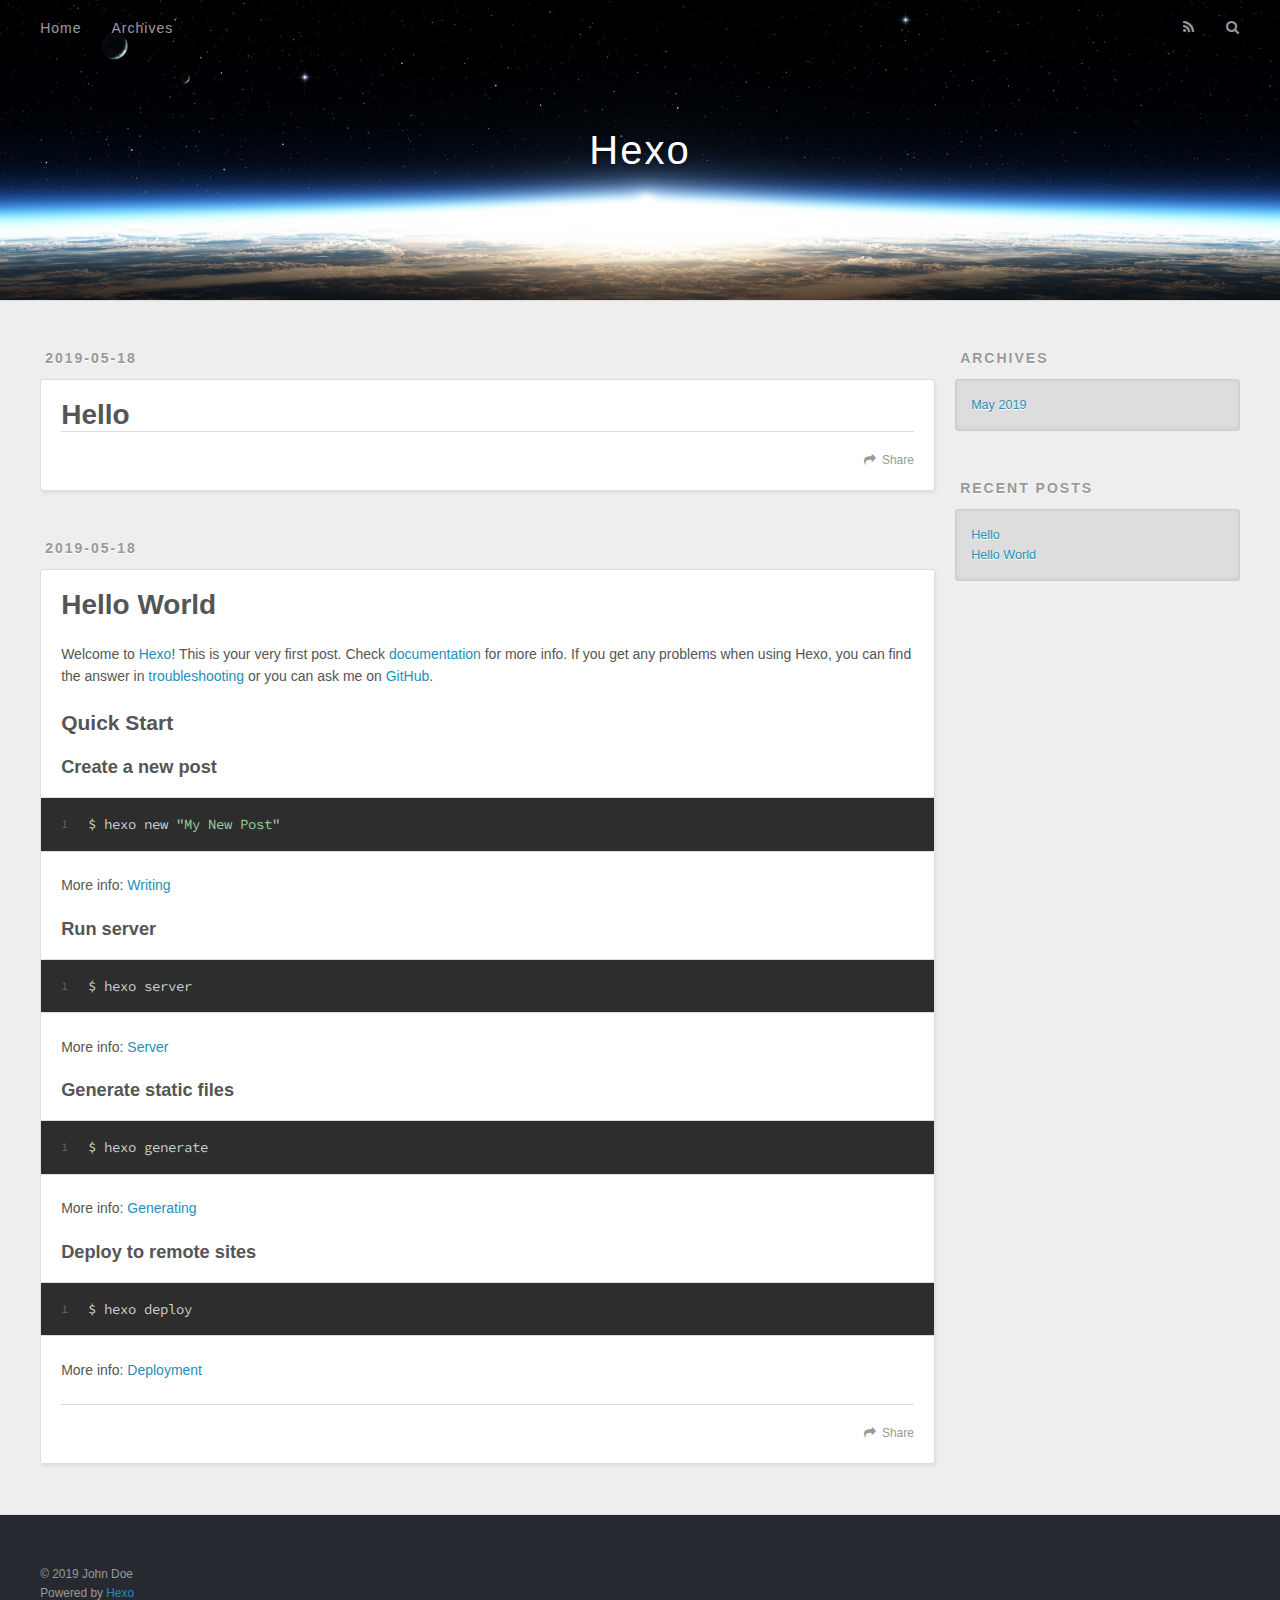
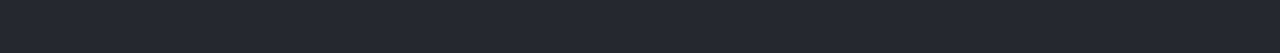
==== index.html @ d6212c42 "Site updated: 2019-05-18 17:13:43" ====
<!DOCTYPE html>
<html>
<head><meta name="generator" content="Hexo 3.8.0">
  <meta charset="utf-8">
  

  
  <title>Hexo</title>
  <meta name="viewport" content="width=device-width, initial-scale=1, maximum-scale=1">
  <meta property="og:type" content="website">
<meta property="og:title" content="Hexo">
<meta property="og:url" content="http://yoursite.com/index.html">
<meta property="og:site_name" content="Hexo">
<meta property="og:locale" content="default">
<meta name="twitter:card" content="summary">
<meta name="twitter:title" content="Hexo">
  
    <link rel="alternate" href="/atom.xml" title="Hexo" type="application/atom+xml">
  
  
    <link rel="icon" href="/favicon.png">
  
  
    <link href="//fonts.googleapis.com/css?family=Source+Code+Pro" rel="stylesheet" type="text/css">
  
  <link rel="stylesheet" href="/css/style.css">
</head>
</html>
<body>
  <div id="container">
    <div id="wrap">
      <header id="header">
  <div id="banner"></div>
  <div id="header-outer" class="outer">
    <div id="header-title" class="inner">
      <h1 id="logo-wrap">
        <a href="/" id="logo">Hexo</a>
      </h1>
      
    </div>
    <div id="header-inner" class="inner">
      <nav id="main-nav">
        <a id="main-nav-toggle" class="nav-icon"></a>
        
          <a class="main-nav-link" href="/">Home</a>
        
          <a class="main-nav-link" href="/archives">Archives</a>
        
      </nav>
      <nav id="sub-nav">
        
          <a id="nav-rss-link" class="nav-icon" href="/atom.xml" title="RSS Feed"></a>
        
        <a id="nav-search-btn" class="nav-icon" title="Search"></a>
      </nav>
      <div id="search-form-wrap">
        <form action="//google.com/search" method="get" accept-charset="UTF-8" class="search-form"><input type="search" name="q" class="search-form-input" placeholder="Search"><button type="submit" class="search-form-submit">&#xF002;</button><input type="hidden" name="sitesearch" value="http://yoursite.com"></form>
      </div>
    </div>
  </div>
</header>
      <div class="outer">
        <section id="main">
  
    <article id="post-Hello" class="article article-type-post" itemscope itemprop="blogPost">
  <div class="article-meta">
    <a href="/2019/05/18/Hello/" class="article-date">
  <time datetime="2019-05-18T09:12:07.000Z" itemprop="datePublished">2019-05-18</time>
</a>
    
  </div>
  <div class="article-inner">
    
    
      <header class="article-header">
        
  
    <h1 itemprop="name">
      <a class="article-title" href="/2019/05/18/Hello/">Hello</a>
    </h1>
  

      </header>
    
    <div class="article-entry" itemprop="articleBody">
      
        
      
    </div>
    <footer class="article-footer">
      <a data-url="http://yoursite.com/2019/05/18/Hello/" data-id="cjvtaodop00005umdcfx08d97" class="article-share-link">Share</a>
      
      
    </footer>
  </div>
  
</article>


  
    <article id="post-hello-world" class="article article-type-post" itemscope itemprop="blogPost">
  <div class="article-meta">
    <a href="/2019/05/18/hello-world/" class="article-date">
  <time datetime="2019-05-18T06:57:05.428Z" itemprop="datePublished">2019-05-18</time>
</a>
    
  </div>
  <div class="article-inner">
    
    
      <header class="article-header">
        
  
    <h1 itemprop="name">
      <a class="article-title" href="/2019/05/18/hello-world/">Hello World</a>
    </h1>
  

      </header>
    
    <div class="article-entry" itemprop="articleBody">
      
        <p>Welcome to <a href="https://hexo.io/" target="_blank" rel="noopener">Hexo</a>! This is your very first post. Check <a href="https://hexo.io/docs/" target="_blank" rel="noopener">documentation</a> for more info. If you get any problems when using Hexo, you can find the answer in <a href="https://hexo.io/docs/troubleshooting.html" target="_blank" rel="noopener">troubleshooting</a> or you can ask me on <a href="https://github.com/hexojs/hexo/issues" target="_blank" rel="noopener">GitHub</a>.</p>
<h2 id="Quick-Start"><a href="#Quick-Start" class="headerlink" title="Quick Start"></a>Quick Start</h2><h3 id="Create-a-new-post"><a href="#Create-a-new-post" class="headerlink" title="Create a new post"></a>Create a new post</h3><figure class="highlight bash"><table><tr><td class="gutter"><pre><span class="line">1</span><br></pre></td><td class="code"><pre><span class="line">$ hexo new <span class="string">"My New Post"</span></span><br></pre></td></tr></table></figure>
<p>More info: <a href="https://hexo.io/docs/writing.html" target="_blank" rel="noopener">Writing</a></p>
<h3 id="Run-server"><a href="#Run-server" class="headerlink" title="Run server"></a>Run server</h3><figure class="highlight bash"><table><tr><td class="gutter"><pre><span class="line">1</span><br></pre></td><td class="code"><pre><span class="line">$ hexo server</span><br></pre></td></tr></table></figure>
<p>More info: <a href="https://hexo.io/docs/server.html" target="_blank" rel="noopener">Server</a></p>
<h3 id="Generate-static-files"><a href="#Generate-static-files" class="headerlink" title="Generate static files"></a>Generate static files</h3><figure class="highlight bash"><table><tr><td class="gutter"><pre><span class="line">1</span><br></pre></td><td class="code"><pre><span class="line">$ hexo generate</span><br></pre></td></tr></table></figure>
<p>More info: <a href="https://hexo.io/docs/generating.html" target="_blank" rel="noopener">Generating</a></p>
<h3 id="Deploy-to-remote-sites"><a href="#Deploy-to-remote-sites" class="headerlink" title="Deploy to remote sites"></a>Deploy to remote sites</h3><figure class="highlight bash"><table><tr><td class="gutter"><pre><span class="line">1</span><br></pre></td><td class="code"><pre><span class="line">$ hexo deploy</span><br></pre></td></tr></table></figure>
<p>More info: <a href="https://hexo.io/docs/deployment.html" target="_blank" rel="noopener">Deployment</a></p>

      
    </div>
    <footer class="article-footer">
      <a data-url="http://yoursite.com/2019/05/18/hello-world/" data-id="cjvtaodou00015umd9u536wxl" class="article-share-link">Share</a>
      
      
    </footer>
  </div>
  
</article>


  


</section>
        
          <aside id="sidebar">
  
    

  
    

  
    
  
    
  <div class="widget-wrap">
    <h3 class="widget-title">Archives</h3>
    <div class="widget">
      <ul class="archive-list"><li class="archive-list-item"><a class="archive-list-link" href="/archives/2019/05/">May 2019</a></li></ul>
    </div>
  </div>


  
    
  <div class="widget-wrap">
    <h3 class="widget-title">Recent Posts</h3>
    <div class="widget">
      <ul>
        
          <li>
            <a href="/2019/05/18/Hello/">Hello</a>
          </li>
        
          <li>
            <a href="/2019/05/18/hello-world/">Hello World</a>
          </li>
        
      </ul>
    </div>
  </div>

  
</aside>
        
      </div>
      <footer id="footer">
  
  <div class="outer">
    <div id="footer-info" class="inner">
      &copy; 2019 John Doe<br>
      Powered by <a href="http://hexo.io/" target="_blank">Hexo</a>
    </div>
  </div>
</footer>
    </div>
    <nav id="mobile-nav">
  
    <a href="/" class="mobile-nav-link">Home</a>
  
    <a href="/archives" class="mobile-nav-link">Archives</a>
  
</nav>
    

<script src="//ajax.googleapis.com/ajax/libs/jquery/2.0.3/jquery.min.js"></script>


  <link rel="stylesheet" href="/fancybox/jquery.fancybox.css">
  <script src="/fancybox/jquery.fancybox.pack.js"></script>


<script src="/js/script.js"></script>



  </div>
</body>
</html>
---- css/style.css ----
body {
  width: 100%;
}
body:before,
body:after {
  content: "";
  display: table;
}
body:after {
  clear: both;
}
html,
body,
div,
span,
applet,
object,
iframe,
h1,
h2,
h3,
h4,
h5,
h6,
p,
blockquote,
pre,
a,
abbr,
acronym,
address,
big,
cite,
code,
del,
dfn,
em,
img,
ins,
kbd,
q,
s,
samp,
small,
strike,
strong,
sub,
sup,
tt,
var,
dl,
dt,
dd,
ol,
ul,
li,
fieldset,
form,
label,
legend,
table,
caption,
tbody,
tfoot,
thead,
tr,
th,
td {
  margin: 0;
  padding: 0;
  border: 0;
  outline: 0;
  font-weight: inherit;
  font-style: inherit;
  font-family: inherit;
  font-size: 100%;
  vertical-align: baseline;
}
body {
  line-height: 1;
  color: #000;
  background: #fff;
}
ol,
ul {
  list-style: none;
}
table {
  border-collapse: separate;
  border-spacing: 0;
  vertical-align: middle;
}
caption,
th,
td {
  text-align: left;
  font-weight: normal;
  vertical-align: middle;
}
a img {
  border: none;
}
input,
button {
  margin: 0;
  padding: 0;
}
input::-moz-focus-inner,
button::-moz-focus-inner {
  border: 0;
  padding: 0;
}
@font-face {
  font-family: FontAwesome;
  font-style: normal;
  font-weight: normal;
  src: url("fonts/fontawesome-webfont.eot?v=#4.0.3");
  src: url("fonts/fontawesome-webfont.eot?#iefix&v=#4.0.3") format("embedded-opentype"), url("fonts/fontawesome-webfont.woff?v=#4.0.3") format("woff"), url("fonts/fontawesome-webfont.ttf?v=#4.0.3") format("truetype"), url("fonts/fontawesome-webfont.svg#fontawesomeregular?v=#4.0.3") format("svg");
}
html,
body,
#container {
  height: 100%;
}
body {
  background: #eee;
  font: 14px -apple-system, BlinkMacSystemFont, "Segoe UI", "Roboto", "Oxygen", "Ubuntu", "Cantarell", "Fira Sans", "Droid Sans", "Helvetica Neue", sans-serif;
  -webkit-text-size-adjust: 100%;
}
.outer {
  max-width: 1220px;
  margin: 0 auto;
  padding: 0 20px;
}
.outer:before,
.outer:after {
  content: "";
  display: table;
}
.outer:after {
  clear: both;
}
.inner {
  display: inline;
  float: left;
  width: 98.33333333333333%;
  margin: 0 0.833333333333333%;
}
.left,
.alignleft {
  float: left;
}
.right,
.alignright {
  float: right;
}
.clear {
  clear: both;
}
#container {
  position: relative;
}
.mobile-nav-on {
  overflow: hidden;
}
#wrap {
  height: 100%;
  width: 100%;
  position: absolute;
  top: 0;
  left: 0;
  -webkit-transition: 0.2s ease-out;
  -moz-transition: 0.2s ease-out;
  -ms-transition: 0.2s ease-out;
  transition: 0.2s ease-out;
  z-index: 1;
  background: #eee;
}
.mobile-nav-on #wrap {
  left: 280px;
}
@media screen and (min-width: 768px) {
  #main {
    display: inline;
    float: left;
    width: 73.33333333333333%;
    margin: 0 0.833333333333333%;
  }
}
.article-date,
.article-category-link,
.archive-year,
.widget-title {
  text-decoration: none;
  text-transform: uppercase;
  letter-spacing: 2px;
  color: #999;
  margin-bottom: 1em;
  margin-left: 5px;
  line-height: 1em;
  text-shadow: 0 1px #fff;
  font-weight: bold;
}
.article-inner,
.archive-article-inner {
  background: #fff;
  -webkit-box-shadow: 1px 2px 3px #ddd;
  box-shadow: 1px 2px 3px #ddd;
  border: 1px solid #ddd;
  border-radius: 3px;
}
.article-entry h1,
.widget h1 {
  font-size: 2em;
}
.article-entry h2,
.widget h2 {
  font-size: 1.5em;
}
.article-entry h3,
.widget h3 {
  font-size: 1.3em;
}
.article-entry h4,
.widget h4 {
  font-size: 1.2em;
}
.article-entry h5,
.widget h5 {
  font-size: 1em;
}
.article-entry h6,
.widget h6 {
  font-size: 1em;
  color: #999;
}
.article-entry hr,
.widget hr {
  border: 1px dashed #ddd;
}
.article-entry strong,
.widget strong {
  font-weight: bold;
}
.article-entry em,
.widget em,
.article-entry cite,
.widget cite {
  font-style: italic;
}
.article-entry sup,
.widget sup,
.article-entry sub,
.widget sub {
  font-size: 0.75em;
  line-height: 0;
  position: relative;
  vertical-align: baseline;
}
.article-entry sup,
.widget sup {
  top: -0.5em;
}
.article-entry sub,
.widget sub {
  bottom: -0.2em;
}
.article-entry small,
.widget small {
  font-size: 0.85em;
}
.article-entry acronym,
.widget acronym,
.article-entry abbr,
.widget abbr {
  border-bottom: 1px dotted;
}
.article-entry ul,
.widget ul,
.article-entry ol,
.widget ol,
.article-entry dl,
.widget dl {
  margin: 0 20px;
  line-height: 1.6em;
}
.article-entry ul ul,
.widget ul ul,
.article-entry ol ul,
.widget ol ul,
.article-entry ul ol,
.widget ul ol,
.article-entry ol ol,
.widget ol ol {
  margin-top: 0;
  margin-bottom: 0;
}
.article-entry ul,
.widget ul {
  list-style: disc;
}
.article-entry ol,
.widget ol {
  list-style: decimal;
}
.article-entry dt,
.widget dt {
  font-weight: bold;
}
#header {
  height: 300px;
  position: relative;
  border-bottom: 1px solid #ddd;
}
#header:before,
#header:after {
  content: "";
  position: absolute;
  left: 0;
  right: 0;
  height: 40px;
}
#header:before {
  top: 0;
  background: -webkit-linear-gradient(rgba(0,0,0,0.2), transparent);
  background: -moz-linear-gradient(rgba(0,0,0,0.2), transparent);
  background: -ms-linear-gradient(rgba(0,0,0,0.2), transparent);
  background: linear-gradient(rgba(0,0,0,0.2), transparent);
}
#header:after {
  bottom: 0;
  background: -webkit-linear-gradient(transparent, rgba(0,0,0,0.2));
  background: -moz-linear-gradient(transparent, rgba(0,0,0,0.2));
  background: -ms-linear-gradient(transparent, rgba(0,0,0,0.2));
  background: linear-gradient(transparent, rgba(0,0,0,0.2));
}
#header-outer {
  height: 100%;
  position: relative;
}
#header-inner {
  position: relative;
  overflow: hidden;
}
#banner {
  position: absolute;
  top: 0;
  left: 0;
  width: 100%;
  height: 100%;
  background: url("images/banner.jpg") center #000;
  -webkit-background-size: cover;
  -moz-background-size: cover;
  background-size: cover;
  z-index: -1;
}
#header-title {
  text-align: center;
  height: 40px;
  position: absolute;
  top: 50%;
  left: 0;
  margin-top: -20px;
}
#logo,
#subtitle {
  text-decoration: none;
  color: #fff;
  font-weight: 300;
  text-shadow: 0 1px 4px rgba(0,0,0,0.3);
}
#logo {
  font-size: 40px;
  line-height: 40px;
  letter-spacing: 2px;
}
#subtitle {
  font-size: 16px;
  line-height: 16px;
  letter-spacing: 1px;
}
#subtitle-wrap {
  margin-top: 16px;
}
#main-nav {
  float: left;
  margin-left: -15px;
}
.nav-icon,
.main-nav-link {
  float: left;
  color: #fff;
  opacity: 0.6;
  text-decoration: none;
  text-shadow: 0 1px rgba(0,0,0,0.2);
  -webkit-transition: opacity 0.2s;
  -moz-transition: opacity 0.2s;
  -ms-transition: opacity 0.2s;
  transition: opacity 0.2s;
  display: block;
  padding: 20px 15px;
}
.nav-icon:hover,
.main-nav-link:hover {
  opacity: 1;
}
.nav-icon {
  font-family: FontAwesome;
  text-align: center;
  font-size: 14px;
  width: 14px;
  height: 14px;
  padding: 20px 15px;
  position: relative;
  cursor: pointer;
}
.main-nav-link {
  font-weight: 300;
  letter-spacing: 1px;
}
@media screen and (max-width: 479px) {
  .main-nav-link {
    display: none;
  }
}
#main-nav-toggle {
  display: none;
}
#main-nav-toggle:before {
  content: "\f0c9";
}
@media screen and (max-width: 479px) {
  #main-nav-toggle {
    display: block;
  }
}
#sub-nav {
  float: right;
  margin-right: -15px;
}
#nav-rss-link:before {
  content: "\f09e";
}
#nav-search-btn:before {
  content: "\f002";
}
#search-form-wrap {
  position: absolute;
  top: 15px;
  width: 150px;
  height: 30px;
  right: -150px;
  opacity: 0;
  -webkit-transition: 0.2s ease-out;
  -moz-transition: 0.2s ease-out;
  -ms-transition: 0.2s ease-out;
  transition: 0.2s ease-out;
}
#search-form-wrap.on {
  opacity: 1;
  right: 0;
}
@media screen and (max-width: 479px) {
  #search-form-wrap {
    width: 100%;
    right: -100%;
  }
}
.search-form {
  position: absolute;
  top: 0;
  left: 0;
  right: 0;
  background: #fff;
  padding: 5px 15px;
  border-radius: 15px;
  -webkit-box-shadow: 0 0 10px rgba(0,0,0,0.3);
  box-shadow: 0 0 10px rgba(0,0,0,0.3);
}
.search-form-input {
  border: none;
  background: none;
  color: #555;
  width: 100%;
  font: 13px -apple-system, BlinkMacSystemFont, "Segoe UI", "Roboto", "Oxygen", "Ubuntu", "Cantarell", "Fira Sans", "Droid Sans", "Helvetica Neue", sans-serif;
  outline: none;
}
.search-form-input::-webkit-search-results-decoration,
.search-form-input::-webkit-search-cancel-button {
  -webkit-appearance: none;
}
.search-form-submit {
  position: absolute;
  top: 50%;
  right: 10px;
  margin-top: -7px;
  font: 13px FontAwesome;
  border: none;
  background: none;
  color: #bbb;
  cursor: pointer;
}
.search-form-submit:hover,
.search-form-submit:focus {
  color: #777;
}
.article {
  margin: 50px 0;
}
.article-inner {
  overflow: hidden;
}
.article-meta:before,
.article-meta:after {
  content: "";
  display: table;
}
.article-meta:after {
  clear: both;
}
.article-date {
  float: left;
}
.article-category {
  float: left;
  line-height: 1em;
  color: #ccc;
  text-shadow: 0 1px #fff;
  margin-left: 8px;
}
.article-category:before {
  content: "\2022";
}
.article-category-link {
  margin: 0 12px 1em;
}
.article-header {
  padding: 20px 20px 0;
}
.article-title {
  text-decoration: none;
  font-size: 2em;
  font-weight: bold;
  color: #555;
  line-height: 1.1em;
  -webkit-transition: color 0.2s;
  -moz-transition: color 0.2s;
  -ms-transition: color 0.2s;
  transition: color 0.2s;
}
a.article-title:hover {
  color: #258fb8;
}
.article-entry {
  color: #555;
  padding: 0 20px;
}
.article-entry:before,
.article-entry:after {
  content: "";
  display: table;
}
.article-entry:after {
  clear: both;
}
.article-entry p,
.article-entry table {
  line-height: 1.6em;
  margin: 1.6em 0;
}
.article-entry h1,
.article-entry h2,
.article-entry h3,
.article-entry h4,
.article-entry h5,
.article-entry h6 {
  font-weight: bold;
}
.article-entry h1,
.article-entry h2,
.article-entry h3,
.article-entry h4,
.article-entry h5,
.article-entry h6 {
  line-height: 1.1em;
  margin: 1.1em 0;
}
.article-entry a {
  color: #258fb8;
  text-decoration: none;
}
.article-entry a:hover {
  text-decoration: underline;
}
.article-entry ul,
.article-entry ol,
.article-entry dl {
  margin-top: 1.6em;
  margin-bottom: 1.6em;
}
.article-entry img,
.article-entry video {
  max-width: 100%;
  height: auto;
  display: block;
  margin: auto;
}
.article-entry iframe {
  border: none;
}
.article-entry table {
  width: 100%;
  border-collapse: collapse;
  border-spacing: 0;
}
.article-entry th {
  font-weight: bold;
  border-bottom: 3px solid #ddd;
  padding-bottom: 0.5em;
}
.article-entry td {
  border-bottom: 1px solid #ddd;
  padding: 10px 0;
}
.article-entry blockquote {
  font-family: Georgia, "Times New Roman", serif;
  font-size: 1.4em;
  margin: 1.6em 20px;
  text-align: center;
}
.article-entry blockquote footer {
  font-size: 14px;
  margin: 1.6em 0;
  font-family: -apple-system, BlinkMacSystemFont, "Segoe UI", "Roboto", "Oxygen", "Ubuntu", "Cantarell", "Fira Sans", "Droid Sans", "Helvetica Neue", sans-serif;
}
.article-entry blockquote footer cite:before {
  content: "—";
  padding: 0 0.5em;
}
.article-entry .pullquote {
  text-align: left;
  width: 45%;
  margin: 0;
}
.article-entry .pullquote.left {
  margin-left: 0.5em;
  margin-right: 1em;
}
.article-entry .pullquote.right {
  margin-right: 0.5em;
  margin-left: 1em;
}
.article-entry .caption {
  color: #999;
  display: block;
  font-size: 0.9em;
  margin-top: 0.5em;
  position: relative;
  text-align: center;
}
.article-entry .video-container {
  position: relative;
  padding-top: 56.25%;
  height: 0;
  overflow: hidden;
}
.article-entry .video-container iframe,
.article-entry .video-container object,
.article-entry .video-container embed {
  position: absolute;
  top: 0;
  left: 0;
  width: 100%;
  height: 100%;
  margin-top: 0;
}
.article-more-link a {
  display: inline-block;
  line-height: 1em;
  padding: 6px 15px;
  border-radius: 15px;
  background: #eee;
  color: #999;
  text-shadow: 0 1px #fff;
  text-decoration: none;
}
.article-more-link a:hover {
  background: #258fb8;
  color: #fff;
  text-decoration: none;
  text-shadow: 0 1px #1e7293;
}
.article-footer {
  font-size: 0.85em;
  line-height: 1.6em;
  border-top: 1px solid #ddd;
  padding-top: 1.6em;
  margin: 0 20px 20px;
}
.article-footer:before,
.article-footer:after {
  content: "";
  display: table;
}
.article-footer:after {
  clear: both;
}
.article-footer a {
  color: #999;
  text-decoration: none;
}
.article-footer a:hover {
  color: #555;
}
.article-tag-list-item {
  float: left;
  margin-right: 10px;
}
.article-tag-list-link:before {
  content: "#";
}
.article-comment-link {
  float: right;
}
.article-comment-link:before {
  content: "\f075";
  font-family: FontAwesome;
  padding-right: 8px;
}
.article-share-link {
  cursor: pointer;
  float: right;
  margin-left: 20px;
}
.article-share-link:before {
  content: "\f064";
  font-family: FontAwesome;
  padding-right: 6px;
}
#article-nav {
  position: relative;
}
#article-nav:before,
#article-nav:after {
  content: "";
  display: table;
}
#article-nav:after {
  clear: both;
}
@media screen and (min-width: 768px) {
  #article-nav {
    margin: 50px 0;
  }
  #article-nav:before {
    width: 8px;
    height: 8px;
    position: absolute;
    top: 50%;
    left: 50%;
    margin-top: -4px;
    margin-left: -4px;
    content: "";
    border-radius: 50%;
    background: #ddd;
    -webkit-box-shadow: 0 1px 2px #fff;
    box-shadow: 0 1px 2px #fff;
  }
}
.article-nav-link-wrap {
  text-decoration: none;
  text-shadow: 0 1px #fff;
  color: #999;
  -webkit-box-sizing: border-box;
  -moz-box-sizing: border-box;
  box-sizing: border-box;
  margin-top: 50px;
  text-align: center;
  display: block;
}
.article-nav-link-wrap:hover {
  color: #555;
}
@media screen and (min-width: 768px) {
  .article-nav-link-wrap {
    width: 50%;
    margin-top: 0;
  }
}
@media screen and (min-width: 768px) {
  #article-nav-newer {
    float: left;
    text-align: right;
    padding-right: 20px;
  }
}
@media screen and (min-width: 768px) {
  #article-nav-older {
    float: right;
    text-align: left;
    padding-left: 20px;
  }
}
.article-nav-caption {
  text-transform: uppercase;
  letter-spacing: 2px;
  color: #ddd;
  line-height: 1em;
  font-weight: bold;
}
#article-nav-newer .article-nav-caption {
  margin-right: -2px;
}
.article-nav-title {
  font-size: 0.85em;
  line-height: 1.6em;
  margin-top: 0.5em;
}
.article-share-box {
  position: absolute;
  display: none;
  background: #fff;
  -webkit-box-shadow: 1px 2px 10px rgba(0,0,0,0.2);
  box-shadow: 1px 2px 10px rgba(0,0,0,0.2);
  border-radius: 3px;
  margin-left: -145px;
  overflow: hidden;
  z-index: 1;
}
.article-share-box.on {
  display: block;
}
.article-share-input {
  width: 100%;
  background: none;
  -webkit-box-sizing: border-box;
  -moz-box-sizing: border-box;
  box-sizing: border-box;
  font: 14px -apple-system, BlinkMacSystemFont, "Segoe UI", "Roboto", "Oxygen", "Ubuntu", "Cantarell", "Fira Sans", "Droid Sans", "Helvetica Neue", sans-serif;
  padding: 0 15px;
  color: #555;
  outline: none;
  border: 1px solid #ddd;
  border-radius: 3px 3px 0 0;
  height: 36px;
  line-height: 36px;
}
.article-share-links {
  background: #eee;
}
.article-share-links:before,
.article-share-links:after {
  content: "";
  display: table;
}
.article-share-links:after {
  clear: both;
}
.article-share-twitter,
.article-share-facebook,
.article-share-pinterest,
.article-share-google {
  width: 50px;
  height: 36px;
  display: block;
  float: left;
  position: relative;
  color: #999;
  text-shadow: 0 1px #fff;
}
.article-share-twitter:before,
.article-share-facebook:before,
.article-share-pinterest:before,
.article-share-google:before {
  font-size: 20px;
  font-family: FontAwesome;
  width: 20px;
  height: 20px;
  position: absolute;
  top: 50%;
  left: 50%;
  margin-top: -10px;
  margin-left: -10px;
  text-align: center;
}
.article-share-twitter:hover,
.article-share-facebook:hover,
.article-share-pinterest:hover,
.article-share-google:hover {
  color: #fff;
}
.article-share-twitter:before {
  content: "\f099";
}
.article-share-twitter:hover {
  background: #00aced;
  text-shadow: 0 1px #008abe;
}
.article-share-facebook:before {
  content: "\f09a";
}
.article-share-facebook:hover {
  background: #3b5998;
  text-shadow: 0 1px #2f477a;
}
.article-share-pinterest:before {
  content: "\f0d2";
}
.article-share-pinterest:hover {
  background: #cb2027;
  text-shadow: 0 1px #a21a1f;
}
.article-share-google:before {
  content: "\f0d5";
}
.article-share-google:hover {
  background: #dd4b39;
  text-shadow: 0 1px #be3221;
}
.article-gallery {
  background: #000;
  position: relative;
}
.article-gallery-photos {
  position: relative;
  overflow: hidden;
}
.article-gallery-img {
  display: none;
  max-width: 100%;
}
.article-gallery-img:first-child {
  display: block;
}
.article-gallery-img.loaded {
  position: absolute;
  display: block;
}
.article-gallery-img img {
  display: block;
  max-width: 100%;
  margin: 0 auto;
}
#comments {
  background: #fff;
  -webkit-box-shadow: 1px 2px 3px #ddd;
  box-shadow: 1px 2px 3px #ddd;
  padding: 20px;
  border: 1px solid #ddd;
  border-radius: 3px;
  margin: 50px 0;
}
#comments a {
  color: #258fb8;
}
.archives-wrap {
  margin: 50px 0;
}
.archives:before,
.archives:after {
  content: "";
  display: table;
}
.archives:after {
  clear: both;
}
.archive-year-wrap {
  margin-bottom: 1em;
}
.archives {
  -webkit-column-gap: 10px;
  -moz-column-gap: 10px;
  column-gap: 10px;
}
@media screen and (min-width: 480px) and (max-width: 767px) {
  .archives {
    -webkit-column-count: 2;
    -moz-column-count: 2;
    column-count: 2;
  }
}
@media screen and (min-width: 768px) {
  .archives {
    -webkit-column-count: 3;
    -moz-column-count: 3;
    column-count: 3;
  }
}
.archive-article {
  -webkit-column-break-inside: avoid;
  page-break-inside: avoid;
  overflow: hidden;
  break-inside: avoid-column;
}
.archive-article-inner {
  padding: 10px;
  margin-bottom: 15px;
}
.archive-article-title {
  text-decoration: none;
  font-weight: bold;
  color: #555;
  -webkit-transition: color 0.2s;
  -moz-transition: color 0.2s;
  -ms-transition: color 0.2s;
  transition: color 0.2s;
  line-height: 1.6em;
}
.archive-article-title:hover {
  color: #258fb8;
}
.archive-article-footer {
  margin-top: 1em;
}
.archive-article-date {
  color: #999;
  text-decoration: none;
  font-size: 0.85em;
  line-height: 1em;
  margin-bottom: 0.5em;
  display: block;
}
#page-nav {
  margin: 50px auto;
  background: #fff;
  -webkit-box-shadow: 1px 2px 3px #ddd;
  box-shadow: 1px 2px 3px #ddd;
  border: 1px solid #ddd;
  border-radius: 3px;
  text-align: center;
  color: #999;
  overflow: hidden;
}
#page-nav:before,
#page-nav:after {
  content: "";
  display: table;
}
#page-nav:after {
  clear: both;
}
#page-nav a,
#page-nav span {
  padding: 10px 20px;
  line-height: 1;
  height: 2ex;
}
#page-nav a {
  color: #999;
  text-decoration: none;
}
#page-nav a:hover {
  background: #999;
  color: #fff;
}
#page-nav .prev {
  float: left;
}
#page-nav .next {
  float: right;
}
#page-nav .page-number {
  display: inline-block;
}
@media screen and (max-width: 479px) {
  #page-nav .page-number {
    display: none;
  }
}
#page-nav .current {
  color: #555;
  font-weight: bold;
}
#page-nav .space {
  color: #ddd;
}
#footer {
  background: #262a30;
  padding: 50px 0;
  border-top: 1px solid #ddd;
  color: #999;
}
#footer a {
  color: #258fb8;
  text-decoration: none;
}
#footer a:hover {
  text-decoration: underline;
}
#footer-info {
  line-height: 1.6em;
  font-size: 0.85em;
}
.article-entry pre,
.article-entry .highlight {
  background: #2d2d2d;
  margin: 0 -20px;
  padding: 15px 20px;
  border-style: solid;
  border-color: #ddd;
  border-width: 1px 0;
  overflow: auto;
  color: #ccc;
  line-height: 22.400000000000002px;
}
.article-entry .highlight .gutter pre,
.article-entry .gist .gist-file .gist-data .line-numbers {
  color: #666;
  font-size: 0.85em;
}
.article-entry pre,
.article-entry code {
  font-family: "Source Code Pro", Consolas, Monaco, Menlo, Consolas, monospace;
}
.article-entry code {
  background: #eee;
  text-shadow: 0 1px #fff;
  padding: 0 0.3em;
}
.article-entry pre code {
  background: none;
  text-shadow: none;
  padding: 0;
}
.article-entry .highlight pre {
  border: none;
  margin: 0;
  padding: 0;
}
.article-entry .highlight table {
  margin: 0;
  width: auto;
}
.article-entry .highlight td {
  border: none;
  padding: 0;
}
.article-entry .highlight figcaption {
  font-size: 0.85em;
  color: #999;
  line-height: 1em;
  margin-bottom: 1em;
}
.article-entry .highlight figcaption:before,
.article-entry .highlight figcaption:after {
  content: "";
  display: table;
}
.article-entry .highlight figcaption:after {
  clear: both;
}
.article-entry .highlight figcaption a {
  float: right;
}
.article-entry .highlight .gutter pre {
  text-align: right;
  padding-right: 20px;
}
.article-entry .highlight .line {
  height: 22.400000000000002px;
}
.article-entry .highlight .line.marked {
  background: #515151;
}
.article-entry .gist {
  margin: 0 -20px;
  border-style: solid;
  border-color: #ddd;
  border-width: 1px 0;
  background: #2d2d2d;
  padding: 15px 20px 15px 0;
}
.article-entry .gist .gist-file {
  border: none;
  font-family: "Source Code Pro", Consolas, Monaco, Menlo, Consolas, monospace;
  margin: 0;
}
.article-entry .gist .gist-file .gist-data {
  background: none;
  border: none;
}
.article-entry .gist .gist-file .gist-data .line-numbers {
  background: none;
  border: none;
  padding: 0 20px 0 0;
}
.article-entry .gist .gist-file .gist-data .line-data {
  padding: 0 !important;
}
.article-entry .gist .gist-file .highlight {
  margin: 0;
  padding: 0;
  border: none;
}
.article-entry .gist .gist-file .gist-meta {
  background: #2d2d2d;
  color: #999;
  font: 0.85em -apple-system, BlinkMacSystemFont, "Segoe UI", "Roboto", "Oxygen", "Ubuntu", "Cantarell", "Fira Sans", "Droid Sans", "Helvetica Neue", sans-serif;
  text-shadow: 0 0;
  padding: 0;
  margin-top: 1em;
  margin-left: 20px;
}
.article-entry .gist .gist-file .gist-meta a {
  color: #258fb8;
  font-weight: normal;
}
.article-entry .gist .gist-file .gist-meta a:hover {
  text-decoration: underline;
}
pre .comment,
pre .title {
  color: #999;
}
pre .variable,
pre .attribute,
pre .tag,
pre .regexp,
pre .ruby .constant,
pre .xml .tag .title,
pre .xml .pi,
pre .xml .doctype,
pre .html .doctype,
pre .css .id,
pre .css .class,
pre .css .pseudo {
  color: #f2777a;
}
pre .number,
pre .preprocessor,
pre .built_in,
pre .literal,
pre .params,
pre .constant {
  color: #f99157;
}
pre .class,
pre .ruby .class .title,
pre .css .rules .attribute {
  color: #9c9;
}
pre .string,
pre .value,
pre .inheritance,
pre .header,
pre .ruby .symbol,
pre .xml .cdata {
  color: #9c9;
}
pre .css .hexcolor {
  color: #6cc;
}
pre .function,
pre .python .decorator,
pre .python .title,
pre .ruby .function .title,
pre .ruby .title .keyword,
pre .perl .sub,
pre .javascript .title,
pre .coffeescript .title {
  color: #69c;
}
pre .keyword,
pre .javascript .function {
  color: #c9c;
}
@media screen and (max-width: 479px) {
  #mobile-nav {
    position: absolute;
    top: 0;
    left: 0;
    width: 280px;
    height: 100%;
    background: #191919;
    border-right: 1px solid #fff;
  }
}
@media screen and (max-width: 479px) {
  .mobile-nav-link {
    display: block;
    color: #999;
    text-decoration: none;
    padding: 15px 20px;
    font-weight: bold;
  }
  .mobile-nav-link:hover {
    color: #fff;
  }
}
@media screen and (min-width: 768px) {
  #sidebar {
    display: inline;
    float: left;
    width: 23.333333333333332%;
    margin: 0 0.833333333333333%;
  }
}
.widget-wrap {
  margin: 50px 0;
}
.widget {
  color: #777;
  text-shadow: 0 1px #fff;
  background: #ddd;
  -webkit-box-shadow: 0 -1px 4px #ccc inset;
  box-shadow: 0 -1px 4px #ccc inset;
  border: 1px solid #ccc;
  padding: 15px;
  border-radius: 3px;
}
.widget a {
  color: #258fb8;
  text-decoration: none;
}
.widget a:hover {
  text-decoration: underline;
}
.widget ul ul,
.widget ol ul,
.widget dl ul,
.widget ul ol,
.widget ol ol,
.widget dl ol,
.widget ul dl,
.widget ol dl,
.widget dl dl {
  margin-left: 15px;
  list-style: disc;
}
.widget {
  line-height: 1.6em;
  word-wrap: break-word;
  font-size: 0.9em;
}
.widget ul,
.widget ol {
  list-style: none;
  margin: 0;
}
.widget ul ul,
.widget ol ul,
.widget ul ol,
.widget ol ol {
  margin: 0 20px;
}
.widget ul ul,
.widget ol ul {
  list-style: disc;
}
.widget ul ol,
.widget ol ol {
  list-style: decimal;
}
.category-list-count,
.tag-list-count,
.archive-list-count {
  padding-left: 5px;
  color: #999;
  font-size: 0.85em;
}
.category-list-count:before,
.tag-list-count:before,
.archive-list-count:before {
  content: "(";
}
.category-list-count:after,
.tag-list-count:after,
.archive-list-count:after {
  content: ")";
}
.tagcloud a {
  margin-right: 5px;
  display: inline-block;
}
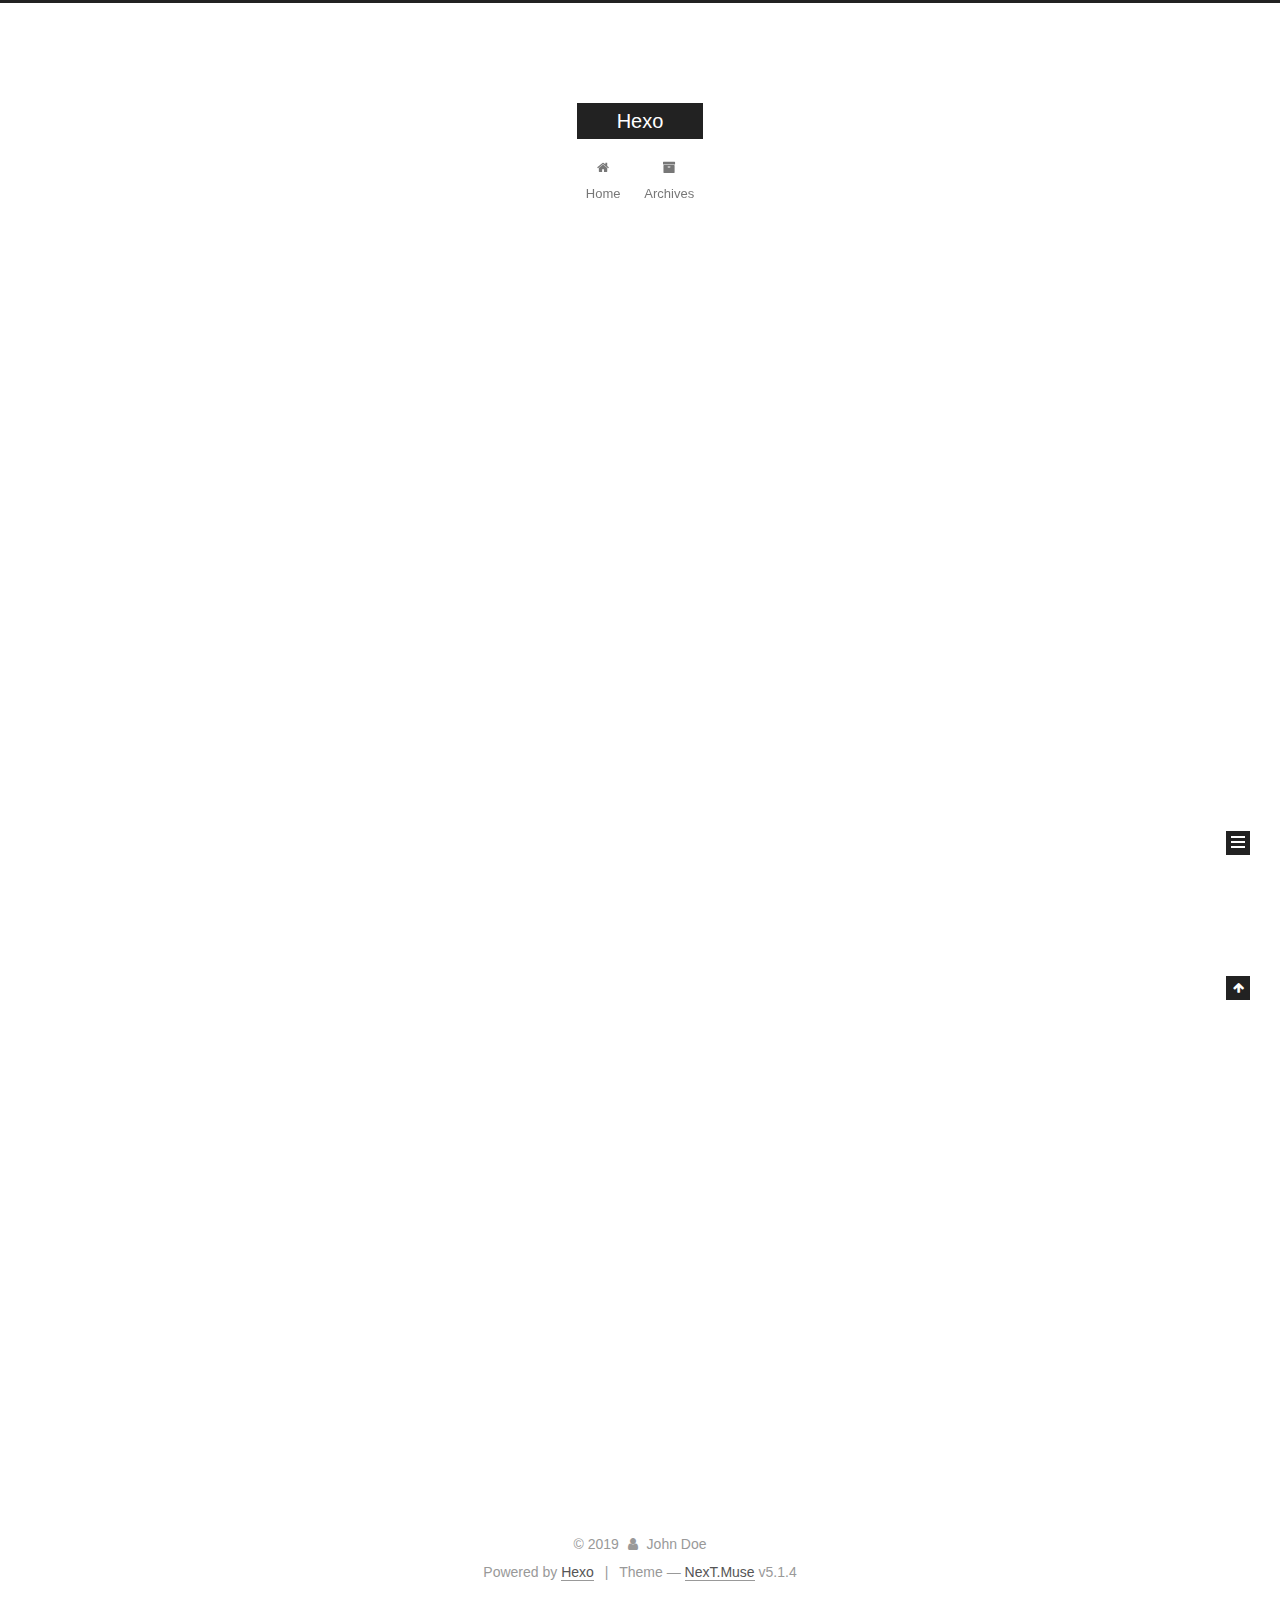
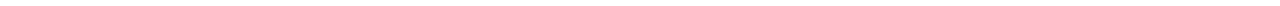
==== commit 6b61b918: "Site updated: 2019-05-18 17:51:16" ====
--- a/index.html
+++ b/index.html
@@ -1,126 +1,425 @@
 <!DOCTYPE html>
-<html>
+
+
+
+  
+
+
+<html class="theme-next muse use-motion" lang>
 <head><meta name="generator" content="Hexo 3.8.0">
-  <meta charset="utf-8">
-  
-
-  
-  <title>Hexo</title>
-  <meta name="viewport" content="width=device-width, initial-scale=1, maximum-scale=1">
-  <meta property="og:type" content="website">
+  <meta charset="UTF-8">
+<meta http-equiv="X-UA-Compatible" content="IE=edge">
+<meta name="viewport" content="width=device-width, initial-scale=1, maximum-scale=1">
+<meta name="theme-color" content="#222">
+
+
+
+
+
+
+
+
+
+<meta http-equiv="Cache-Control" content="no-transform">
+<meta http-equiv="Cache-Control" content="no-siteapp">
+
+
+
+
+
+
+
+
+
+
+
+
+
+
+
+
+  
+  
+  <link href="/lib/fancybox/source/jquery.fancybox.css?v=2.1.5" rel="stylesheet" type="text/css">
+
+
+
+
+
+
+
+<link href="/lib/font-awesome/css/font-awesome.min.css?v=4.6.2" rel="stylesheet" type="text/css">
+
+<link href="/css/main.css?v=5.1.4" rel="stylesheet" type="text/css">
+
+
+  <link rel="apple-touch-icon" sizes="180x180" href="/images/apple-touch-icon-next.png?v=5.1.4">
+
+
+  <link rel="icon" type="image/png" sizes="32x32" href="/images/favicon-32x32-next.png?v=5.1.4">
+
+
+  <link rel="icon" type="image/png" sizes="16x16" href="/images/favicon-16x16-next.png?v=5.1.4">
+
+
+  <link rel="mask-icon" href="/images/logo.svg?v=5.1.4" color="#222">
+
+
+
+
+
+  <meta name="keywords" content="Hexo, NexT">
+
+
+
+
+
+
+
+
+
+
+<meta property="og:type" content="website">
 <meta property="og:title" content="Hexo">
 <meta property="og:url" content="http://yoursite.com/index.html">
 <meta property="og:site_name" content="Hexo">
 <meta property="og:locale" content="default">
 <meta name="twitter:card" content="summary">
 <meta name="twitter:title" content="Hexo">
-  
-    <link rel="alternate" href="/atom.xml" title="Hexo" type="application/atom+xml">
-  
-  
-    <link rel="icon" href="/favicon.png">
-  
-  
-    <link href="//fonts.googleapis.com/css?family=Source+Code+Pro" rel="stylesheet" type="text/css">
-  
-  <link rel="stylesheet" href="/css/style.css">
+
+
+
+<script type="text/javascript" id="hexo.configurations">
+  var NexT = window.NexT || {};
+  var CONFIG = {
+    root: '/',
+    scheme: 'Muse',
+    version: '5.1.4',
+    sidebar: {"position":"left","display":"post","offset":12,"b2t":false,"scrollpercent":false,"onmobile":false},
+    fancybox: true,
+    tabs: true,
+    motion: {"enable":true,"async":false,"transition":{"post_block":"fadeIn","post_header":"slideDownIn","post_body":"slideDownIn","coll_header":"slideLeftIn","sidebar":"slideUpIn"}},
+    duoshuo: {
+      userId: '0',
+      author: 'Author'
+    },
+    algolia: {
+      applicationID: '',
+      apiKey: '',
+      indexName: '',
+      hits: {"per_page":10},
+      labels: {"input_placeholder":"Search for Posts","hits_empty":"We didn't find any results for the search: ${query}","hits_stats":"${hits} results found in ${time} ms"}
+    }
+  };
+</script>
+
+
+
+  <link rel="canonical" href="http://yoursite.com/">
+
+
+
+
+
+  <title>Hexo</title>
+  
+
+
+
+
+
+
+
+
 </head>
-</html>
-<body>
-  <div id="container">
-    <div id="wrap">
-      <header id="header">
-  <div id="banner"></div>
-  <div id="header-outer" class="outer">
-    <div id="header-title" class="inner">
-      <h1 id="logo-wrap">
-        <a href="/" id="logo">Hexo</a>
-      </h1>
-      
+
+<body itemscope itemtype="http://schema.org/WebPage" lang="default">
+
+  
+  
+    
+  
+
+  <div class="container sidebar-position-left 
+  page-home">
+    <div class="headband"></div>
+
+    <header id="header" class="header" itemscope itemtype="http://schema.org/WPHeader">
+      <div class="header-inner"><div class="site-brand-wrapper">
+  <div class="site-meta ">
+    
+
+    <div class="custom-logo-site-title">
+      <a href="/" class="brand" rel="start">
+        <span class="logo-line-before"><i></i></span>
+        <span class="site-title">Hexo</span>
+        <span class="logo-line-after"><i></i></span>
+      </a>
     </div>
-    <div id="header-inner" class="inner">
-      <nav id="main-nav">
-        <a id="main-nav-toggle" class="nav-icon"></a>
-        
-          <a class="main-nav-link" href="/">Home</a>
-        
-          <a class="main-nav-link" href="/archives">Archives</a>
-        
-      </nav>
-      <nav id="sub-nav">
-        
-          <a id="nav-rss-link" class="nav-icon" href="/atom.xml" title="RSS Feed"></a>
-        
-        <a id="nav-search-btn" class="nav-icon" title="Search"></a>
-      </nav>
-      <div id="search-form-wrap">
-        <form action="//google.com/search" method="get" accept-charset="UTF-8" class="search-form"><input type="search" name="q" class="search-form-input" placeholder="Search"><button type="submit" class="search-form-submit">&#xF002;</button><input type="hidden" name="sitesearch" value="http://yoursite.com"></form>
-      </div>
+      
+        <p class="site-subtitle"></p>
+      
+  </div>
+
+  <div class="site-nav-toggle">
+    <button>
+      <span class="btn-bar"></span>
+      <span class="btn-bar"></span>
+      <span class="btn-bar"></span>
+    </button>
+  </div>
+</div>
+
+<nav class="site-nav">
+  
+
+  
+    <ul id="menu" class="menu">
+      
+        
+        <li class="menu-item menu-item-home">
+          <a href="/" rel="section">
+            
+              <i class="menu-item-icon fa fa-fw fa-home"></i> <br>
+            
+            Home
+          </a>
+        </li>
+      
+        
+        <li class="menu-item menu-item-archives">
+          <a href="/archives/" rel="section">
+            
+              <i class="menu-item-icon fa fa-fw fa-archive"></i> <br>
+            
+            Archives
+          </a>
+        </li>
+      
+
+      
+    </ul>
+  
+
+  
+</nav>
+
+
+
+ </div>
+    </header>
+
+    <main id="main" class="main">
+      <div class="main-inner">
+        <div class="content-wrap">
+          <div id="content" class="content">
+            
+  <section id="posts" class="posts-expand">
+    
+      
+
+  
+
+  
+  
+  
+
+  <article class="post post-type-normal" itemscope itemtype="http://schema.org/Article">
+  
+  
+  
+  <div class="post-block">
+    <link itemprop="mainEntityOfPage" href="http://yoursite.com/2019/05/18/Hello/">
+
+    <span hidden itemprop="author" itemscope itemtype="http://schema.org/Person">
+      <meta itemprop="name" content="John Doe">
+      <meta itemprop="description" content>
+      <meta itemprop="image" content="/images/avatar.gif">
+    </span>
+
+    <span hidden itemprop="publisher" itemscope itemtype="http://schema.org/Organization">
+      <meta itemprop="name" content="Hexo">
+    </span>
+
+    
+      <header class="post-header">
+
+        
+        
+          <h1 class="post-title" itemprop="name headline">
+                
+                <a class="post-title-link" href="/2019/05/18/Hello/" itemprop="url">Hello</a></h1>
+        
+
+        <div class="post-meta">
+          <span class="post-time">
+            
+              <span class="post-meta-item-icon">
+                <i class="fa fa-calendar-o"></i>
+              </span>
+              
+                <span class="post-meta-item-text">Posted on</span>
+              
+              <time title="Post created" itemprop="dateCreated datePublished" datetime="2019-05-18T17:12:07+08:00">
+                2019-05-18
+              </time>
+            
+
+            
+
+            
+          </span>
+
+          
+
+          
+            
+          
+
+          
+          
+
+          
+
+          
+
+          
+
+        </div>
+      </header>
+    
+
+    
+    
+    
+    <div class="post-body" itemprop="articleBody">
+
+      
+      
+
+      
+        
+          
+            
+          
+        
+      
     </div>
-  </div>
-</header>
-      <div class="outer">
-        <section id="main">
-  
-    <article id="post-Hello" class="article article-type-post" itemscope itemprop="blogPost">
-  <div class="article-meta">
-    <a href="/2019/05/18/Hello/" class="article-date">
-  <time datetime="2019-05-18T09:12:07.000Z" itemprop="datePublished">2019-05-18</time>
-</a>
-    
-  </div>
-  <div class="article-inner">
-    
-    
-      <header class="article-header">
-        
-  
-    <h1 itemprop="name">
-      <a class="article-title" href="/2019/05/18/Hello/">Hello</a>
-    </h1>
-  
-
-      </header>
-    
-    <div class="article-entry" itemprop="articleBody">
-      
-        
-      
-    </div>
-    <footer class="article-footer">
-      <a data-url="http://yoursite.com/2019/05/18/Hello/" data-id="cjvtaodop00005umdcfx08d97" class="article-share-link">Share</a>
-      
+    
+    
+    
+
+    
+
+    
+
+    
+
+    <footer class="post-footer">
+      
+
+      
+
+      
+
+      
+      
+        <div class="post-eof"></div>
       
     </footer>
   </div>
   
-</article>
-
-
-  
-    <article id="post-hello-world" class="article article-type-post" itemscope itemprop="blogPost">
-  <div class="article-meta">
-    <a href="/2019/05/18/hello-world/" class="article-date">
-  <time datetime="2019-05-18T06:57:05.428Z" itemprop="datePublished">2019-05-18</time>
-</a>
-    
-  </div>
-  <div class="article-inner">
-    
-    
-      <header class="article-header">
-        
-  
-    <h1 itemprop="name">
-      <a class="article-title" href="/2019/05/18/hello-world/">Hello World</a>
-    </h1>
-  
-
+  
+  
+  </article>
+
+
+    
+      
+
+  
+
+  
+  
+  
+
+  <article class="post post-type-normal" itemscope itemtype="http://schema.org/Article">
+  
+  
+  
+  <div class="post-block">
+    <link itemprop="mainEntityOfPage" href="http://yoursite.com/2019/05/18/hello-world/">
+
+    <span hidden itemprop="author" itemscope itemtype="http://schema.org/Person">
+      <meta itemprop="name" content="John Doe">
+      <meta itemprop="description" content>
+      <meta itemprop="image" content="/images/avatar.gif">
+    </span>
+
+    <span hidden itemprop="publisher" itemscope itemtype="http://schema.org/Organization">
+      <meta itemprop="name" content="Hexo">
+    </span>
+
+    
+      <header class="post-header">
+
+        
+        
+          <h1 class="post-title" itemprop="name headline">
+                
+                <a class="post-title-link" href="/2019/05/18/hello-world/" itemprop="url">Hello World</a></h1>
+        
+
+        <div class="post-meta">
+          <span class="post-time">
+            
+              <span class="post-meta-item-icon">
+                <i class="fa fa-calendar-o"></i>
+              </span>
+              
+                <span class="post-meta-item-text">Posted on</span>
+              
+              <time title="Post created" itemprop="dateCreated datePublished" datetime="2019-05-18T14:57:05+08:00">
+                2019-05-18
+              </time>
+            
+
+            
+
+            
+          </span>
+
+          
+
+          
+            
+          
+
+          
+          
+
+          
+
+          
+
+          
+
+        </div>
       </header>
     
-    <div class="article-entry" itemprop="articleBody">
-      
-        <p>Welcome to <a href="https://hexo.io/" target="_blank" rel="noopener">Hexo</a>! This is your very first post. Check <a href="https://hexo.io/docs/" target="_blank" rel="noopener">documentation</a> for more info. If you get any problems when using Hexo, you can find the answer in <a href="https://hexo.io/docs/troubleshooting.html" target="_blank" rel="noopener">troubleshooting</a> or you can ask me on <a href="https://github.com/hexojs/hexo/issues" target="_blank" rel="noopener">GitHub</a>.</p>
+
+    
+    
+    
+    <div class="post-body" itemprop="articleBody">
+
+      
+      
+
+      
+        
+          
+            <p>Welcome to <a href="https://hexo.io/" target="_blank" rel="noopener">Hexo</a>! This is your very first post. Check <a href="https://hexo.io/docs/" target="_blank" rel="noopener">documentation</a> for more info. If you get any problems when using Hexo, you can find the answer in <a href="https://hexo.io/docs/troubleshooting.html" target="_blank" rel="noopener">troubleshooting</a> or you can ask me on <a href="https://github.com/hexojs/hexo/issues" target="_blank" rel="noopener">GitHub</a>.</p>
 <h2 id="Quick-Start"><a href="#Quick-Start" class="headerlink" title="Quick Start"></a>Quick Start</h2><h3 id="Create-a-new-post"><a href="#Create-a-new-post" class="headerlink" title="Create a new post"></a>Create a new post</h3><figure class="highlight bash"><table><tr><td class="gutter"><pre><span class="line">1</span><br></pre></td><td class="code"><pre><span class="line">$ hexo new <span class="string">"My New Post"</span></span><br></pre></td></tr></table></figure>
 <p>More info: <a href="https://hexo.io/docs/writing.html" target="_blank" rel="noopener">Writing</a></p>
 <h3 id="Run-server"><a href="#Run-server" class="headerlink" title="Run server"></a>Run server</h3><figure class="highlight bash"><table><tr><td class="gutter"><pre><span class="line">1</span><br></pre></td><td class="code"><pre><span class="line">$ hexo server</span><br></pre></td></tr></table></figure>
@@ -130,95 +429,307 @@
 <h3 id="Deploy-to-remote-sites"><a href="#Deploy-to-remote-sites" class="headerlink" title="Deploy to remote sites"></a>Deploy to remote sites</h3><figure class="highlight bash"><table><tr><td class="gutter"><pre><span class="line">1</span><br></pre></td><td class="code"><pre><span class="line">$ hexo deploy</span><br></pre></td></tr></table></figure>
 <p>More info: <a href="https://hexo.io/docs/deployment.html" target="_blank" rel="noopener">Deployment</a></p>
 
+          
+        
       
     </div>
-    <footer class="article-footer">
-      <a data-url="http://yoursite.com/2019/05/18/hello-world/" data-id="cjvtaodou00015umd9u536wxl" class="article-share-link">Share</a>
-      
+    
+    
+    
+
+    
+
+    
+
+    
+
+    <footer class="post-footer">
+      
+
+      
+
+      
+
+      
+      
+        <div class="post-eof"></div>
       
     </footer>
   </div>
   
-</article>
-
-
-  
-
-
-</section>
-        
-          <aside id="sidebar">
-  
-    
-
-  
-    
-
-  
-    
-  
-    
-  <div class="widget-wrap">
-    <h3 class="widget-title">Archives</h3>
-    <div class="widget">
-      <ul class="archive-list"><li class="archive-list-item"><a class="archive-list-link" href="/archives/2019/05/">May 2019</a></li></ul>
+  
+  
+  </article>
+
+
+    
+  </section>
+
+  
+
+
+          </div>
+          
+
+
+          
+
+        </div>
+        
+          
+  
+  <div class="sidebar-toggle">
+    <div class="sidebar-toggle-line-wrap">
+      <span class="sidebar-toggle-line sidebar-toggle-line-first"></span>
+      <span class="sidebar-toggle-line sidebar-toggle-line-middle"></span>
+      <span class="sidebar-toggle-line sidebar-toggle-line-last"></span>
     </div>
   </div>
 
-
-  
-    
-  <div class="widget-wrap">
-    <h3 class="widget-title">Recent Posts</h3>
-    <div class="widget">
-      <ul>
-        
-          <li>
-            <a href="/2019/05/18/Hello/">Hello</a>
-          </li>
-        
-          <li>
-            <a href="/2019/05/18/hello-world/">Hello World</a>
-          </li>
-        
-      </ul>
+  <aside id="sidebar" class="sidebar">
+    
+    <div class="sidebar-inner">
+
+      
+
+      
+
+      <section class="site-overview-wrap sidebar-panel sidebar-panel-active">
+        <div class="site-overview">
+          <div class="site-author motion-element" itemprop="author" itemscope itemtype="http://schema.org/Person">
+            
+              <p class="site-author-name" itemprop="name">John Doe</p>
+              <p class="site-description motion-element" itemprop="description"></p>
+          </div>
+
+          <nav class="site-state motion-element">
+
+            
+              <div class="site-state-item site-state-posts">
+              
+                <a href="/archives/">
+              
+                  <span class="site-state-item-count">2</span>
+                  <span class="site-state-item-name">posts</span>
+                </a>
+              </div>
+            
+
+            
+
+            
+
+          </nav>
+
+          
+
+          
+
+          
+          
+
+          
+          
+
+          
+
+        </div>
+      </section>
+
+      
+
+      
+
     </div>
+  </aside>
+
+
+        
+      </div>
+    </main>
+
+    <footer id="footer" class="footer">
+      <div class="footer-inner">
+        <div class="copyright">&copy; <span itemprop="copyrightYear">2019</span>
+  <span class="with-love">
+    <i class="fa fa-user"></i>
+  </span>
+  <span class="author" itemprop="copyrightHolder">John Doe</span>
+
+  
+</div>
+
+
+  <div class="powered-by">Powered by <a class="theme-link" target="_blank" href="https://hexo.io">Hexo</a></div>
+
+
+
+  <span class="post-meta-divider">|</span>
+
+
+
+  <div class="theme-info">Theme &mdash; <a class="theme-link" target="_blank" href="https://github.com/iissnan/hexo-theme-next">NexT.Muse</a> v5.1.4</div>
+
+
+
+
+        
+
+
+
+
+
+
+
+        
+      </div>
+    </footer>
+
+    
+      <div class="back-to-top">
+        <i class="fa fa-arrow-up"></i>
+        
+      </div>
+    
+
+    
+
   </div>
 
   
-</aside>
-        
-      </div>
-      <footer id="footer">
-  
-  <div class="outer">
-    <div id="footer-info" class="inner">
-      &copy; 2019 John Doe<br>
-      Powered by <a href="http://hexo.io/" target="_blank">Hexo</a>
-    </div>
-  </div>
-</footer>
-    </div>
-    <nav id="mobile-nav">
-  
-    <a href="/" class="mobile-nav-link">Home</a>
-  
-    <a href="/archives" class="mobile-nav-link">Archives</a>
-  
-</nav>
-    
-
-<script src="//ajax.googleapis.com/ajax/libs/jquery/2.0.3/jquery.min.js"></script>
-
-
-  <link rel="stylesheet" href="/fancybox/jquery.fancybox.css">
-  <script src="/fancybox/jquery.fancybox.pack.js"></script>
-
-
-<script src="/js/script.js"></script>
-
-
-
-  </div>
+
+<script type="text/javascript">
+  if (Object.prototype.toString.call(window.Promise) !== '[object Function]') {
+    window.Promise = null;
+  }
+</script>
+
+
+
+
+
+
+
+
+
+  
+
+
+
+
+
+
+
+
+
+
+
+
+  
+  
+    <script type="text/javascript" src="/lib/jquery/index.js?v=2.1.3"></script>
+  
+
+  
+  
+    <script type="text/javascript" src="/lib/fastclick/lib/fastclick.min.js?v=1.0.6"></script>
+  
+
+  
+  
+    <script type="text/javascript" src="/lib/jquery_lazyload/jquery.lazyload.js?v=1.9.7"></script>
+  
+
+  
+  
+    <script type="text/javascript" src="/lib/velocity/velocity.min.js?v=1.2.1"></script>
+  
+
+  
+  
+    <script type="text/javascript" src="/lib/velocity/velocity.ui.min.js?v=1.2.1"></script>
+  
+
+  
+  
+    <script type="text/javascript" src="/lib/fancybox/source/jquery.fancybox.pack.js?v=2.1.5"></script>
+  
+
+
+  
+
+
+  <script type="text/javascript" src="/js/src/utils.js?v=5.1.4"></script>
+
+  <script type="text/javascript" src="/js/src/motion.js?v=5.1.4"></script>
+
+
+
+  
+  
+
+  
+
+  
+
+
+  <script type="text/javascript" src="/js/src/bootstrap.js?v=5.1.4"></script>
+
+
+
+  
+
+
+  
+
+
+
+
+	
+
+
+
+
+
+  
+
+
+
+
+
+  
+
+
+
+
+
+
+
+
+
+
+
+
+  
+
+
+
+
+
+  
+
+  
+
+  
+
+  
+  
+
+  
+
+  
+
+  
+
 </body>
-</html>+</html>
--- a/css/main.css
+++ b/css/main.css
@@ -0,0 +1,2662 @@
+/* normalize.css v3.0.2 | MIT License | git.io/normalize */
+html {
+  font-family: sans-serif; /* 1 */
+  -ms-text-size-adjust: 100%; /* 2 */
+  -webkit-text-size-adjust: 100%; /* 2 */
+}
+body {
+  margin: 0;
+}
+article,
+aside,
+details,
+figcaption,
+figure,
+footer,
+header,
+hgroup,
+main,
+menu,
+nav,
+section,
+summary {
+  display: block;
+}
+audio,
+canvas,
+progress,
+video {
+  display: inline-block; /* 1 */
+  vertical-align: baseline; /* 2 */
+}
+audio:not([controls]) {
+  display: none;
+  height: 0;
+}
+[hidden],
+template {
+  display: none;
+}
+a {
+  background-color: transparent;
+}
+a:active,
+a:hover {
+  outline: 0;
+}
+abbr[title] {
+  border-bottom: 1px dotted;
+}
+b,
+strong {
+  font-weight: bold;
+}
+dfn {
+  font-style: italic;
+}
+h1 {
+  font-size: 2em;
+  margin: 0.67em 0;
+}
+mark {
+  background: #ff0;
+  color: #000;
+}
+small {
+  font-size: 80%;
+}
+sub,
+sup {
+  font-size: 75%;
+  line-height: 0;
+  position: relative;
+  vertical-align: baseline;
+}
+sup {
+  top: -0.5em;
+}
+sub {
+  bottom: -0.25em;
+}
+img {
+  border: 0;
+}
+svg:not(:root) {
+  overflow: hidden;
+}
+figure {
+  margin: 1em 40px;
+}
+hr {
+  -moz-box-sizing: content-box;
+  box-sizing: content-box;
+  height: 0;
+}
+pre {
+  overflow: auto;
+}
+code,
+kbd,
+pre,
+samp {
+  font-family: monospace, monospace;
+  font-size: 1em;
+}
+button,
+input,
+optgroup,
+select,
+textarea {
+  color: inherit; /* 1 */
+  font: inherit; /* 2 */
+  margin: 0; /* 3 */
+}
+button {
+  overflow: visible;
+}
+button,
+select {
+  text-transform: none;
+}
+button,
+html input[type="button"],
+input[type="reset"],
+input[type="submit"] {
+  -webkit-appearance: button; /* 2 */
+  cursor: pointer; /* 3 */
+}
+button[disabled],
+html input[disabled] {
+  cursor: default;
+}
+button::-moz-focus-inner,
+input::-moz-focus-inner {
+  border: 0;
+  padding: 0;
+}
+input {
+  line-height: normal;
+}
+input[type="checkbox"],
+input[type="radio"] {
+  box-sizing: border-box; /* 1 */
+  padding: 0; /* 2 */
+}
+input[type="number"]::-webkit-inner-spin-button,
+input[type="number"]::-webkit-outer-spin-button {
+  height: auto;
+}
+input[type="search"] {
+  -webkit-appearance: textfield; /* 1 */
+  -moz-box-sizing: content-box;
+  -webkit-box-sizing: content-box; /* 2 */
+  box-sizing: content-box;
+}
+input[type="search"]::-webkit-search-cancel-button,
+input[type="search"]::-webkit-search-decoration {
+  -webkit-appearance: none;
+}
+fieldset {
+  border: 1px solid #c0c0c0;
+  margin: 0 2px;
+  padding: 0.35em 0.625em 0.75em;
+}
+legend {
+  border: 0; /* 1 */
+  padding: 0; /* 2 */
+}
+textarea {
+  overflow: auto;
+}
+optgroup {
+  font-weight: bold;
+}
+table {
+  border-collapse: collapse;
+  border-spacing: 0;
+}
+td,
+th {
+  padding: 0;
+}
+::selection {
+  background: #262a30;
+  color: #fff;
+}
+body {
+  position: relative;
+  font-family: 'Lato', "PingFang SC", "Microsoft YaHei", sans-serif;
+  font-size: 14px;
+  line-height: 2;
+  color: #555;
+  background: #fff;
+}
+@media (max-width: 767px) {
+  body {
+    padding-right: 0 !important;
+  }
+}
+@media (min-width: 768px) and (max-width: 991px) {
+  body {
+    padding-right: 0 !important;
+  }
+}
+@media (min-width: 1600px) {
+  body {
+    font-size: 16px;
+  }
+}
+h1,
+h2,
+h3,
+h4,
+h5,
+h6 {
+  margin: 0;
+  padding: 0;
+  font-weight: bold;
+  line-height: 1.5;
+  font-family: 'Lato', "PingFang SC", "Microsoft YaHei", sans-serif;
+}
+h2,
+h3,
+h4,
+h5,
+h6 {
+  margin: 20px 0 15px;
+}
+h1 {
+  font-size: 22px;
+}
+@media (max-width: 767px) {
+  h1 {
+    font-size: 18px;
+  }
+}
+h2 {
+  font-size: 20px;
+}
+@media (max-width: 767px) {
+  h2 {
+    font-size: 16px;
+  }
+}
+h3 {
+  font-size: 18px;
+}
+@media (max-width: 767px) {
+  h3 {
+    font-size: 14px;
+  }
+}
+h4 {
+  font-size: 16px;
+}
+@media (max-width: 767px) {
+  h4 {
+    font-size: 12px;
+  }
+}
+h5 {
+  font-size: 14px;
+}
+@media (max-width: 767px) {
+  h5 {
+    font-size: 10px;
+  }
+}
+h6 {
+  font-size: 12px;
+}
+@media (max-width: 767px) {
+  h6 {
+    font-size: 8px;
+  }
+}
+p {
+  margin: 0 0 20px 0;
+}
+a {
+  color: #555;
+  text-decoration: none;
+  outline: none;
+  border-bottom: 1px solid #999;
+  word-wrap: break-word;
+}
+a:hover {
+  color: #222;
+  border-bottom-color: #222;
+}
+blockquote {
+  margin: 0;
+  padding: 0;
+}
+img {
+  display: block;
+  margin: auto;
+  max-width: 100%;
+  height: auto;
+}
+hr {
+  margin: 40px 0;
+  height: 3px;
+  border: none;
+  background-color: #ddd;
+  background-image: repeating-linear-gradient(-45deg, #fff, #fff 4px, transparent 4px, transparent 8px);
+}
+blockquote {
+  padding: 0 15px;
+  color: #666;
+  border-left: 4px solid #ddd;
+}
+blockquote cite::before {
+  content: "-";
+  padding: 0 5px;
+}
+dt {
+  font-weight: 700;
+}
+dd {
+  margin: 0;
+  padding: 0;
+}
+kbd {
+  border: 1px solid #ccc;
+  border-radius: 0.2em;
+  box-shadow: 0.1em 0.1em 0.2em rgba(0,0,0,0.1);
+  background-color: #f9f9f9;
+  font-family: inherit;
+  background-image: -webkit-linear-gradient(top, #eee, #fff, #eee);
+  padding: 0.1em 0.3em;
+  white-space: nowrap;
+}
+.text-left {
+  text-align: left;
+}
+.text-center {
+  text-align: center;
+}
+.text-right {
+  text-align: right;
+}
+.text-justify {
+  text-align: justify;
+}
+.text-nowrap {
+  white-space: nowrap;
+}
+.text-lowercase {
+  text-transform: lowercase;
+}
+.text-uppercase {
+  text-transform: uppercase;
+}
+.text-capitalize {
+  text-transform: capitalize;
+}
+.center-block {
+  display: block;
+  margin-left: auto;
+  margin-right: auto;
+}
+.clearfix:before,
+.clearfix:after {
+  content: " ";
+  display: table;
+}
+.clearfix:after {
+  clear: both;
+}
+.pullquote {
+  width: 45%;
+}
+.pullquote.left {
+  float: left;
+  margin-left: 5px;
+  margin-right: 10px;
+}
+.pullquote.right {
+  float: right;
+  margin-left: 10px;
+  margin-right: 5px;
+}
+.affix.affix.affix {
+  position: fixed;
+}
+.translation {
+  margin-top: -20px;
+  font-size: 14px;
+  color: #999;
+}
+.scrollbar-measure {
+  width: 100px;
+  height: 100px;
+  overflow: scroll;
+  position: absolute;
+  top: -9999px;
+}
+.use-motion .motion-element {
+  opacity: 0;
+}
+table {
+  margin: 20px 0;
+  width: 100%;
+  border-collapse: collapse;
+  border-spacing: 0;
+  border: 1px solid #ddd;
+  font-size: 14px;
+  table-layout: fixed;
+  word-wrap: break-all;
+}
+table>tbody>tr:nth-of-type(odd) {
+  background-color: #f9f9f9;
+}
+table>tbody>tr:hover {
+  background-color: #f5f5f5;
+}
+caption,
+th,
+td {
+  padding: 8px;
+  text-align: left;
+  vertical-align: middle;
+  font-weight: normal;
+}
+th,
+td {
+  border-bottom: 3px solid #ddd;
+  border-right: 1px solid #eee;
+}
+th {
+  padding-bottom: 10px;
+  font-weight: 700;
+}
+td {
+  border-bottom-width: 1px;
+}
+html,
+body {
+  height: 100%;
+}
+.container {
+  position: relative;
+  min-height: 100%;
+}
+.header-inner {
+  margin: 0 auto;
+  padding: 100px 0 70px;
+  width: 700px;
+}
+@media (min-width: 1600px) {
+  .container .header-inner {
+    width: 900px;
+  }
+}
+.main {
+  padding-bottom: 150px;
+}
+.main-inner {
+  margin: 0 auto;
+  width: 700px;
+}
+@media (min-width: 1600px) {
+  .container .main-inner {
+    width: 900px;
+  }
+}
+.footer {
+  position: absolute;
+  left: 0;
+  bottom: 0;
+  width: 100%;
+  min-height: 50px;
+}
+.footer-inner {
+  box-sizing: border-box;
+  margin: 20px auto;
+  width: 700px;
+}
+@media (min-width: 1600px) {
+  .container .footer-inner {
+    width: 900px;
+  }
+}
+pre,
+.highlight {
+  overflow: auto;
+  margin: 20px 0;
+  padding: 0;
+  font-size: 13px;
+  color: #4d4d4c;
+  background: #f7f7f7;
+  line-height: 1.6;
+}
+pre,
+code {
+  font-family: consolas, Menlo, "PingFang SC", "Microsoft YaHei", monospace;
+}
+code {
+  padding: 2px 4px;
+  word-wrap: break-word;
+  color: #555;
+  background: #eee;
+  border-radius: 3px;
+  font-size: 13px;
+}
+pre {
+  padding: 10px;
+}
+pre code {
+  padding: 0;
+  color: #4d4d4c;
+  background: none;
+  text-shadow: none;
+}
+.highlight {
+  border-radius: 1px;
+}
+.highlight pre {
+  border: none;
+  margin: 0;
+  padding: 10px 0;
+}
+.highlight table {
+  margin: 0;
+  width: auto;
+  border: none;
+}
+.highlight td {
+  border: none;
+  padding: 0;
+}
+.highlight figcaption {
+  font-size: 1em;
+  color: #4d4d4c;
+  line-height: 1em;
+  margin-bottom: 1em;
+}
+.highlight figcaption:before,
+.highlight figcaption:after {
+  content: " ";
+  display: table;
+}
+.highlight figcaption:after {
+  clear: both;
+}
+.highlight figcaption a {
+  float: right;
+  color: #4d4d4c;
+}
+.highlight figcaption a:hover {
+  border-bottom-color: #4d4d4c;
+}
+.highlight .gutter pre {
+  padding-left: 10px;
+  padding-right: 10px;
+  color: #869194;
+  text-align: right;
+  background-color: #eff2f3;
+}
+.highlight .code pre {
+  width: 100%;
+  padding-left: 10px;
+  padding-right: 10px;
+  background-color: #f7f7f7;
+}
+.highlight .line {
+  height: 20px;
+}
+.gutter {
+  -webkit-user-select: none;
+  -moz-user-select: none;
+  -ms-user-select: none;
+  user-select: none;
+}
+.gist table {
+  width: auto;
+}
+.gist table td {
+  border: none;
+}
+pre .deletion {
+  background: #fdd;
+}
+pre .addition {
+  background: #dfd;
+}
+pre .meta {
+  color: #8959a8;
+}
+pre .comment {
+  color: #8e908c;
+}
+pre .variable,
+pre .attribute,
+pre .tag,
+pre .regexp,
+pre .ruby .constant,
+pre .xml .tag .title,
+pre .xml .pi,
+pre .xml .doctype,
+pre .html .doctype,
+pre .css .id,
+pre .css .class,
+pre .css .pseudo {
+  color: #c82829;
+}
+pre .number,
+pre .preprocessor,
+pre .built_in,
+pre .literal,
+pre .params,
+pre .constant,
+pre .command {
+  color: #f5871f;
+}
+pre .ruby .class .title,
+pre .css .rules .attribute,
+pre .string,
+pre .value,
+pre .inheritance,
+pre .header,
+pre .ruby .symbol,
+pre .xml .cdata,
+pre .special,
+pre .number,
+pre .formula {
+  color: #718c00;
+}
+pre .title,
+pre .css .hexcolor {
+  color: #3e999f;
+}
+pre .function,
+pre .python .decorator,
+pre .python .title,
+pre .ruby .function .title,
+pre .ruby .title .keyword,
+pre .perl .sub,
+pre .javascript .title,
+pre .coffeescript .title {
+  color: #4271ae;
+}
+pre .keyword,
+pre .javascript .function {
+  color: #8959a8;
+}
+.full-image.full-image.full-image.full-image {
+  border: none;
+  max-width: 100%;
+  width: auto;
+  margin: 20px auto 25px;
+}
+@media (min-width: 992px) {
+  .full-image.full-image.full-image.full-image {
+    max-width: none;
+    width: 110%;
+    margin: 25px -5%;
+  }
+}
+.blockquote-center,
+.page-home .post-type-quote blockquote,
+.page-post-detail .post-type-quote blockquote {
+  position: relative;
+  margin: 40px 0;
+  padding: 0;
+  border-left: none;
+  text-align: center;
+}
+.blockquote-center::before,
+.page-home .post-type-quote blockquote::before,
+.page-post-detail .post-type-quote blockquote::before,
+.blockquote-center::after,
+.page-home .post-type-quote blockquote::after,
+.page-post-detail .post-type-quote blockquote::after {
+  position: absolute;
+  content: ' ';
+  display: block;
+  width: 100%;
+  height: 24px;
+  opacity: 0.2;
+  background-repeat: no-repeat;
+  background-position: 0 -6px;
+  background-size: 22px 22px;
+}
+.blockquote-center::before,
+.page-home .post-type-quote blockquote::before,
+.page-post-detail .post-type-quote blockquote::before {
+  top: -20px;
+  background-image: url("../images/quote-l.svg");
+  border-top: 1px solid #ccc;
+}
+.blockquote-center::after,
+.page-home .post-type-quote blockquote::after,
+.page-post-detail .post-type-quote blockquote::after {
+  bottom: -20px;
+  background-image: url("../images/quote-r.svg");
+  border-bottom: 1px solid #ccc;
+  background-position: 100% 8px;
+}
+.blockquote-center p,
+.page-home .post-type-quote blockquote p,
+.page-post-detail .post-type-quote blockquote p,
+.blockquote-center div,
+.page-home .post-type-quote blockquote div,
+.page-post-detail .post-type-quote blockquote div {
+  text-align: center;
+}
+.post .post-body .group-picture img {
+  box-sizing: border-box;
+  padding: 0 3px;
+  border: none;
+}
+.post .group-picture-row {
+  overflow: hidden;
+  margin-top: 6px;
+}
+.post .group-picture-row:first-child {
+  margin-top: 0;
+}
+.post .group-picture-column {
+  float: left;
+}
+.page-post-detail .post-body .group-picture-column {
+  float: none;
+  margin-top: 10px;
+  width: auto !important;
+}
+.page-post-detail .post-body .group-picture-column img {
+  margin: 0 auto;
+}
+.page-archive .group-picture-container {
+  overflow: hidden;
+}
+.page-archive .group-picture-row {
+  float: left;
+}
+.page-archive .group-picture-row:first-child {
+  margin-top: 6px;
+}
+.page-archive .group-picture-column {
+  max-width: 150px;
+  max-height: 150px;
+}
+.post-body .note {
+  position: relative;
+  padding: 15px;
+  margin-bottom: 20px;
+  border: 1px solid #eee;
+  border-left-width: 5px;
+  border-radius: 3px;
+}
+.post-body .note h2,
+.post-body .note h3,
+.post-body .note h4,
+.post-body .note h5,
+.post-body .note h6 {
+  margin-top: 0;
+  margin-bottom: 0;
+  border-bottom: initial;
+  padding-top: 0 !important;
+}
+.post-body .note p:first-child,
+.post-body .note ul:first-child,
+.post-body .note ol:first-child,
+.post-body .note table:first-child,
+.post-body .note pre:first-child,
+.post-body .note blockquote:first-child {
+  margin-top: 0;
+}
+.post-body .note p:last-child,
+.post-body .note ul:last-child,
+.post-body .note ol:last-child,
+.post-body .note table:last-child,
+.post-body .note pre:last-child,
+.post-body .note blockquote:last-child {
+  margin-bottom: 0;
+}
+.post-body .note.default {
+  border-left-color: #777;
+}
+.post-body .note.default h2,
+.post-body .note.default h3,
+.post-body .note.default h4,
+.post-body .note.default h5,
+.post-body .note.default h6 {
+  color: #777;
+}
+.post-body .note.primary {
+  border-left-color: #6f42c1;
+}
+.post-body .note.primary h2,
+.post-body .note.primary h3,
+.post-body .note.primary h4,
+.post-body .note.primary h5,
+.post-body .note.primary h6 {
+  color: #6f42c1;
+}
+.post-body .note.info {
+  border-left-color: #428bca;
+}
+.post-body .note.info h2,
+.post-body .note.info h3,
+.post-body .note.info h4,
+.post-body .note.info h5,
+.post-body .note.info h6 {
+  color: #428bca;
+}
+.post-body .note.success {
+  border-left-color: #5cb85c;
+}
+.post-body .note.success h2,
+.post-body .note.success h3,
+.post-body .note.success h4,
+.post-body .note.success h5,
+.post-body .note.success h6 {
+  color: #5cb85c;
+}
+.post-body .note.warning {
+  border-left-color: #f0ad4e;
+}
+.post-body .note.warning h2,
+.post-body .note.warning h3,
+.post-body .note.warning h4,
+.post-body .note.warning h5,
+.post-body .note.warning h6 {
+  color: #f0ad4e;
+}
+.post-body .note.danger {
+  border-left-color: #d9534f;
+}
+.post-body .note.danger h2,
+.post-body .note.danger h3,
+.post-body .note.danger h4,
+.post-body .note.danger h5,
+.post-body .note.danger h6 {
+  color: #d9534f;
+}
+.post-body .label {
+  display: inline;
+  padding: 0 2px;
+  white-space: nowrap;
+}
+.post-body .label.default {
+  background-color: #f0f0f0;
+}
+.post-body .label.primary {
+  background-color: #efe6f7;
+}
+.post-body .label.info {
+  background-color: #e5f2f8;
+}
+.post-body .label.success {
+  background-color: #e7f4e9;
+}
+.post-body .label.warning {
+  background-color: #fcf6e1;
+}
+.post-body .label.danger {
+  background-color: #fae8eb;
+}
+.post-body .tabs {
+  position: relative;
+  display: block;
+  margin-bottom: 20px;
+  padding-top: 10px;
+}
+.post-body .tabs ul.nav-tabs {
+  margin: 0;
+  padding: 0;
+  display: flex;
+  margin-bottom: -1px;
+}
+@media (max-width: 413px) {
+  .post-body .tabs ul.nav-tabs {
+    display: block;
+    margin-bottom: 5px;
+  }
+}
+.post-body .tabs ul.nav-tabs li.tab {
+  list-style-type: none !important;
+  margin: 0 0.25em 0 0;
+  border-top: 3px solid transparent;
+  border-left: 1px solid transparent;
+  border-right: 1px solid transparent;
+}
+@media (max-width: 413px) {
+  .post-body .tabs ul.nav-tabs li.tab {
+    margin: initial;
+    border-top: 1px solid transparent;
+    border-left: 3px solid transparent;
+    border-right: 1px solid transparent;
+    border-bottom: 1px solid transparent;
+  }
+}
+.post-body .tabs ul.nav-tabs li.tab a {
+  outline: 0;
+  border-bottom: initial;
+  display: block;
+  line-height: 1.8em;
+  padding: 0.25em 0.75em;
+  transition-duration: 0.2s;
+  transition-timing-function: ease-out;
+  transition-delay: 0s;
+}
+.post-body .tabs ul.nav-tabs li.tab a i {
+  width: 1.285714285714286em;
+}
+.post-body .tabs ul.nav-tabs li.tab.active {
+  border-top: 3px solid #fc6423;
+  border-left: 1px solid #ddd;
+  border-right: 1px solid #ddd;
+  background-color: #fff;
+}
+@media (max-width: 413px) {
+  .post-body .tabs ul.nav-tabs li.tab.active {
+    border-top: 1px solid #ddd;
+    border-left: 3px solid #fc6423;
+    border-right: 1px solid #ddd;
+    border-bottom: 1px solid #ddd;
+  }
+}
+.post-body .tabs ul.nav-tabs li.tab.active a {
+  cursor: default;
+  color: #555;
+}
+.post-body .tabs .tab-content {
+  background-color: #fff;
+}
+.post-body .tabs .tab-content .tab-pane {
+  border: 1px solid #ddd;
+  padding: 20px 20px 0 20px;
+}
+.post-body .tabs .tab-content .tab-pane:not(.active) {
+  display: none !important;
+}
+.post-body .tabs .tab-content .tab-pane.active {
+  display: block !important;
+}
+.btn {
+  display: inline-block;
+  padding: 0 20px;
+  font-size: 14px;
+  color: #fff;
+  background: #222;
+  border: 2px solid #222;
+  text-decoration: none;
+  border-radius: 0;
+  transition-property: background-color;
+  transition-duration: 0.2s;
+  transition-timing-function: ease-in-out;
+  transition-delay: 0s;
+  line-height: 2;
+}
+.btn:hover {
+  border-color: #222;
+  color: #222;
+  background: #fff;
+}
+.btn +.btn {
+  margin: 0 0 8px 8px;
+}
+.btn .fa-fw {
+  width: 1.285714285714286em;
+  text-align: left;
+}
+.btn-bar {
+  display: block;
+  width: 22px;
+  height: 2px;
+  background: #555;
+  border-radius: 1px;
+}
+.btn-bar+.btn-bar {
+  margin-top: 4px;
+}
+.pagination {
+  margin: 120px 0 40px;
+  text-align: center;
+  border-top: 1px solid #eee;
+}
+.page-number-basic,
+.pagination .prev,
+.pagination .next,
+.pagination .page-number,
+.pagination .space {
+  display: inline-block;
+  position: relative;
+  top: -1px;
+  margin: 0 10px;
+  padding: 0 11px;
+}
+@media (max-width: 767px) {
+  .page-number-basic,
+  .pagination .prev,
+  .pagination .next,
+  .pagination .page-number,
+  .pagination .space {
+    margin: 0 5px;
+  }
+}
+.pagination .prev,
+.pagination .next,
+.pagination .page-number {
+  border-bottom: 0;
+  border-top: 1px solid #eee;
+  transition-property: border-color;
+  transition-duration: 0.2s;
+  transition-timing-function: ease-in-out;
+  transition-delay: 0s;
+}
+.pagination .prev:hover,
+.pagination .next:hover,
+.pagination .page-number:hover {
+  border-top-color: #222;
+}
+.pagination .space {
+  padding: 0;
+  margin: 0;
+}
+.pagination .prev {
+  margin-left: 0;
+}
+.pagination .next {
+  margin-right: 0;
+}
+.pagination .page-number.current {
+  color: #fff;
+  background: #ccc;
+  border-top-color: #ccc;
+}
+@media (max-width: 767px) {
+  .pagination {
+    border-top: none;
+  }
+  .pagination .prev,
+  .pagination .next,
+  .pagination .page-number {
+    margin-bottom: 10px;
+    border-top: 0;
+    border-bottom: 1px solid #eee;
+    padding: 0 10px;
+  }
+  .pagination .prev:hover,
+  .pagination .next:hover,
+  .pagination .page-number:hover {
+    border-bottom-color: #222;
+  }
+}
+.comments {
+  margin: 60px 20px 0;
+}
+.tag-cloud {
+  text-align: center;
+}
+.tag-cloud a {
+  display: inline-block;
+  margin: 10px;
+}
+.back-to-top {
+  box-sizing: border-box;
+  position: fixed;
+  bottom: -100px;
+  right: 30px;
+  z-index: 1050;
+  padding: 0 6px;
+  width: 24px;
+  background: #222;
+  font-size: 12px;
+  opacity: 1;
+  color: #fff;
+  cursor: pointer;
+  text-align: center;
+  -webkit-transform: translateZ(0);
+  transition-property: bottom;
+  transition-duration: 0.2s;
+  transition-timing-function: ease-in-out;
+  transition-delay: 0s;
+}
+@media (min-width: 768px) and (max-width: 991px) {
+  .back-to-top {
+    display: none !important;
+  }
+}
+@media (max-width: 767px) {
+  .back-to-top {
+    display: none !important;
+  }
+}
+.back-to-top.back-to-top-on {
+  bottom: 19px;
+}
+.header {
+  background: transparent;
+}
+.header-inner {
+  position: relative;
+}
+.headband {
+  height: 3px;
+  background: #222;
+}
+.site-meta {
+  margin: 0;
+  text-align: center;
+}
+@media (max-width: 767px) {
+  .site-meta {
+    text-align: center;
+  }
+}
+.brand {
+  position: relative;
+  display: inline-block;
+  padding: 0 40px;
+  color: #fff;
+  background: #222;
+  border-bottom: none;
+}
+.brand:hover {
+  color: #fff;
+}
+.logo {
+  display: inline-block;
+  margin-right: 5px;
+  line-height: 36px;
+  vertical-align: top;
+}
+.site-title {
+  display: inline-block;
+  vertical-align: top;
+  line-height: 36px;
+  font-size: 20px;
+  font-weight: normal;
+  font-family: 'Lato', "PingFang SC", "Microsoft YaHei", sans-serif;
+}
+.site-subtitle {
+  margin-top: 10px;
+  font-size: 13px;
+  color: #999;
+}
+.use-motion .brand {
+  opacity: 0;
+}
+.use-motion .logo,
+.use-motion .site-title,
+.use-motion .site-subtitle {
+  opacity: 0;
+  position: relative;
+  top: -10px;
+}
+.site-nav-toggle {
+  display: none;
+  position: absolute;
+  top: 10px;
+  left: 10px;
+}
+@media (max-width: 767px) {
+  .site-nav-toggle {
+    display: block;
+  }
+}
+.site-nav-toggle button {
+  margin-top: 2px;
+  padding: 9px 10px;
+  background: transparent;
+  border: none;
+}
+@media (max-width: 767px) {
+  .site-nav {
+    display: none;
+    margin: 0 -10px;
+    padding: 0 10px;
+    clear: both;
+    border-top: 1px solid #ddd;
+  }
+}
+@media (min-width: 768px) and (max-width: 991px) {
+  .site-nav {
+    display: block !important;
+  }
+}
+@media (min-width: 992px) {
+  .site-nav {
+    display: block !important;
+  }
+}
+.menu {
+  margin-top: 20px;
+  padding-left: 0;
+  text-align: center;
+}
+.menu .menu-item {
+  display: inline-block;
+  margin: 0 10px;
+  list-style: none;
+}
+@media screen and (max-width: 767px) {
+  .menu .menu-item {
+    margin-top: 10px;
+  }
+}
+.menu .menu-item a {
+  display: block;
+  font-size: 13px;
+  line-height: inherit;
+  border-bottom: 1px solid transparent;
+  transition-property: border-color;
+  transition-duration: 0.2s;
+  transition-timing-function: ease-in-out;
+  transition-delay: 0s;
+}
+.menu .menu-item a:hover {
+  border-bottom-color: #222;
+}
+.menu .menu-item .fa {
+  margin-right: 5px;
+}
+.use-motion .menu-item {
+  opacity: 0;
+}
+.post-body {
+  font-family: 'Lato', "PingFang SC", "Microsoft YaHei", sans-serif;
+}
+@media (max-width: 767px) {
+  .post-body {
+    word-break: break-word;
+  }
+}
+.post-body .fancybox img {
+  display: block !important;
+  margin: 0 auto;
+  cursor: pointer;
+  cursor: zoom-in;
+  cursor: -webkit-zoom-in;
+}
+.post-body .image-caption,
+.post-body .figure .caption {
+  margin: -20px auto 15px;
+  text-align: center;
+  font-size: 14px;
+  color: #999;
+  font-weight: bold;
+  line-height: 1;
+}
+.post-sticky-flag {
+  display: inline-block;
+  font-size: 16px;
+  -ms-transform: rotate(30deg);
+  -webkit-transform: rotate(30deg);
+  -moz-transform: rotate(30deg);
+  -ms-transform: rotate(30deg);
+  -o-transform: rotate(30deg);
+  transform: rotate(30deg);
+}
+.use-motion .post-block,
+.use-motion .pagination,
+.use-motion .comments {
+  opacity: 0;
+}
+.use-motion .post-header {
+  opacity: 0;
+}
+.use-motion .post-body {
+  opacity: 0;
+}
+.use-motion .collection-title {
+  opacity: 0;
+}
+.posts-expand {
+  padding-top: 40px;
+}
+@media (max-width: 767px) {
+  .posts-expand {
+    margin: 0 20px;
+  }
+  .post-body pre .gutter pre {
+    padding-right: 10px;
+  }
+  .post-body .highlight {
+    margin-left: 0px;
+    margin-right: 0px;
+    padding: 0;
+  }
+  .post-body .highlight .gutter pre {
+    padding-right: 10px;
+  }
+}
+@media (min-width: 992px) {
+  .posts-expand .post-body {
+    text-align: justify;
+  }
+}
+.posts-expand .post-body h2,
+.posts-expand .post-body h3,
+.posts-expand .post-body h4,
+.posts-expand .post-body h5,
+.posts-expand .post-body h6 {
+  padding-top: 10px;
+}
+.posts-expand .post-body h2 .header-anchor,
+.posts-expand .post-body h3 .header-anchor,
+.posts-expand .post-body h4 .header-anchor,
+.posts-expand .post-body h5 .header-anchor,
+.posts-expand .post-body h6 .header-anchor {
+  float: right;
+  margin-left: 10px;
+  color: #ccc;
+  border-bottom-style: none;
+  visibility: hidden;
+}
+.posts-expand .post-body h2 .header-anchor:hover,
+.posts-expand .post-body h3 .header-anchor:hover,
+.posts-expand .post-body h4 .header-anchor:hover,
+.posts-expand .post-body h5 .header-anchor:hover,
+.posts-expand .post-body h6 .header-anchor:hover {
+  color: inherit;
+}
+.posts-expand .post-body h2:hover .header-anchor,
+.posts-expand .post-body h3:hover .header-anchor,
+.posts-expand .post-body h4:hover .header-anchor,
+.posts-expand .post-body h5:hover .header-anchor,
+.posts-expand .post-body h6:hover .header-anchor {
+  visibility: visible;
+}
+.posts-expand .post-body ul li {
+  list-style: circle;
+}
+.posts-expand .post-body img {
+  box-sizing: border-box;
+  margin: auto;
+  padding: 3px;
+  border: 1px solid #ddd;
+}
+.posts-expand .post-body .fancybox img {
+  margin: 0 auto 25px;
+}
+@media (max-width: 767px) {
+  .posts-collapse {
+    margin: 0 20px;
+  }
+  .posts-collapse .post-title,
+  .posts-collapse .post-meta {
+    display: block;
+    width: auto;
+    text-align: left;
+  }
+}
+.posts-collapse {
+  position: relative;
+  z-index: 1010;
+  margin-left: 55px;
+}
+.posts-collapse::after {
+  content: " ";
+  position: absolute;
+  top: 20px;
+  left: 0;
+  margin-left: -2px;
+  width: 4px;
+  height: 100%;
+  background: #f5f5f5;
+  z-index: -1;
+}
+@media (max-width: 767px) {
+  .posts-collapse {
+    margin: 0 20px;
+  }
+}
+.posts-collapse .collection-title {
+  position: relative;
+  margin: 60px 0;
+}
+.posts-collapse .collection-title h1,
+.posts-collapse .collection-title h2 {
+  margin-left: 20px;
+}
+.posts-collapse .collection-title small {
+  color: #bbb;
+  margin-left: 5px;
+}
+.posts-collapse .collection-title::before {
+  content: " ";
+  position: absolute;
+  left: 0;
+  top: 50%;
+  margin-left: -4px;
+  margin-top: -4px;
+  width: 8px;
+  height: 8px;
+  background: #bbb;
+  border-radius: 50%;
+}
+.posts-collapse .post {
+  margin: 30px 0;
+}
+.posts-collapse .post-header {
+  position: relative;
+  transition-duration: 0.2s;
+  transition-timing-function: ease-in-out;
+  transition-delay: 0s;
+  transition-property: border;
+  border-bottom: 1px dashed #ccc;
+}
+.posts-collapse .post-header::before {
+  content: " ";
+  position: absolute;
+  left: 0;
+  top: 12px;
+  width: 6px;
+  height: 6px;
+  margin-left: -4px;
+  background: #bbb;
+  border-radius: 50%;
+  border: 1px solid #fff;
+  transition-duration: 0.2s;
+  transition-timing-function: ease-in-out;
+  transition-delay: 0s;
+  transition-property: background;
+}
+.posts-collapse .post-header:hover {
+  border-bottom-color: #666;
+}
+.posts-collapse .post-header:hover::before {
+  background: #222;
+}
+.posts-collapse .post-meta {
+  position: absolute;
+  font-size: 12px;
+  left: 20px;
+  top: 5px;
+}
+.posts-collapse .post-comments-count {
+  display: none;
+}
+.posts-collapse .post-title {
+  margin-left: 60px;
+  font-size: 16px;
+  font-weight: normal;
+  line-height: inherit;
+}
+.posts-collapse .post-title::after {
+  margin-left: 3px;
+  opacity: 0.6;
+}
+.posts-collapse .post-title a {
+  color: #666;
+  border-bottom: none;
+}
+.page-home .post-type-quote .post-header,
+.page-post-detail .post-type-quote .post-header,
+.page-home .post-type-quote .post-tags,
+.page-post-detail .post-type-quote .post-tags {
+  display: none;
+}
+.posts-expand .post-title {
+  text-align: center;
+  word-break: break-word;
+  font-weight: 400;
+}
+.posts-expand .post-title-link {
+  display: inline-block;
+  position: relative;
+  color: #555;
+  border-bottom: none;
+  line-height: 1.2;
+  vertical-align: top;
+}
+.posts-expand .post-title-link::before {
+  content: "";
+  position: absolute;
+  width: 100%;
+  height: 2px;
+  bottom: 0;
+  left: 0;
+  background-color: #000;
+  visibility: hidden;
+  -webkit-transform: scaleX(0);
+  -moz-transform: scaleX(0);
+  -ms-transform: scaleX(0);
+  -o-transform: scaleX(0);
+  transform: scaleX(0);
+  transition-duration: 0.2s;
+  transition-timing-function: ease-in-out;
+  transition-delay: 0s;
+}
+.posts-expand .post-title-link:hover::before {
+  visibility: visible;
+  -webkit-transform: scaleX(1);
+  -moz-transform: scaleX(1);
+  -ms-transform: scaleX(1);
+  -o-transform: scaleX(1);
+  transform: scaleX(1);
+}
+.posts-expand .post-title-link .fa {
+  font-size: 16px;
+}
+.posts-expand .post-meta {
+  margin: 3px 0 60px 0;
+  color: #999;
+  font-family: 'Lato', "PingFang SC", "Microsoft YaHei", sans-serif;
+  font-size: 12px;
+  text-align: center;
+}
+.posts-expand .post-meta .post-category-list {
+  display: inline-block;
+  margin: 0;
+  padding: 3px;
+}
+.posts-expand .post-meta .post-category-list-link {
+  color: #999;
+}
+.posts-expand .post-meta .post-description {
+  font-size: 14px;
+  margin-top: 2px;
+}
+.post-meta-divider {
+  margin: 0 0.5em;
+}
+.post-meta-item-icon {
+  margin-right: 3px;
+}
+@media (min-width: 768px) and (max-width: 991px) {
+  .post-meta-item-icon {
+    display: inline-block;
+  }
+}
+@media (max-width: 767px) {
+  .post-meta-item-icon {
+    display: inline-block;
+  }
+}
+@media (min-width: 768px) and (max-width: 991px) {
+  .post-meta-item-text {
+    display: none;
+  }
+}
+@media (max-width: 767px) {
+  .post-meta-item-text {
+    display: none;
+  }
+}
+@media (max-width: 767px) {
+  .posts-expand .post-comments-count {
+    display: none;
+  }
+}
+.post-button {
+  margin-top: 40px;
+}
+.posts-expand .post-tags {
+  margin-top: 40px;
+  text-align: center;
+}
+.posts-expand .post-tags a {
+  display: inline-block;
+  margin-right: 10px;
+  font-size: 13px;
+}
+.post-nav {
+  display: table;
+  margin-top: 15px;
+  width: 100%;
+  border-top: 1px solid #eee;
+}
+.post-nav-divider {
+  display: table-cell;
+  width: 10%;
+}
+.post-nav-item {
+  display: table-cell;
+  padding: 10px 0 0 0;
+  width: 45%;
+  vertical-align: top;
+}
+.post-nav-item a {
+  position: relative;
+  display: block;
+  line-height: 25px;
+  font-size: 14px;
+  color: #555;
+  border-bottom: none;
+}
+.post-nav-item a:hover {
+  color: #222;
+  border-bottom: none;
+}
+.post-nav-item a:active {
+  top: 2px;
+}
+.post-nav-item .fa {
+  position: absolute;
+  top: 8px;
+  left: 0;
+  font-size: 12px;
+}
+.post-nav-next a {
+  padding-left: 15px;
+}
+.post-nav-prev {
+  text-align: right;
+}
+.post-nav-prev a {
+  padding-right: 15px;
+}
+.post-nav-prev .fa {
+  right: 0;
+  left: auto;
+}
+.posts-expand .post-eof {
+  display: block;
+  margin: 80px auto 60px;
+  width: 8%;
+  height: 1px;
+  background: #ccc;
+  text-align: center;
+}
+.post:last-child .post-eof.post-eof.post-eof {
+  display: none;
+}
+.post-gallery {
+  display: table;
+  table-layout: fixed;
+  width: 100%;
+  border-collapse: separate;
+}
+.post-gallery-row {
+  display: table-row;
+}
+.post-gallery .post-gallery-img {
+  display: table-cell;
+  text-align: center;
+  vertical-align: middle;
+  border: none;
+}
+.post-gallery .post-gallery-img img {
+  max-width: 100%;
+  max-height: 100%;
+  border: none;
+}
+.fancybox-close,
+.fancybox-close:hover {
+  border: none;
+}
+.rtl.post-body p,
+.rtl.post-body a,
+.rtl.post-body h1,
+.rtl.post-body h2,
+.rtl.post-body h3,
+.rtl.post-body h4,
+.rtl.post-body h5,
+.rtl.post-body h6,
+.rtl.post-body li,
+.rtl.post-body ul,
+.rtl.post-body ol {
+  direction: rtl;
+  font-family: UKIJ Ekran;
+}
+.rtl.post-title {
+  font-family: UKIJ Ekran;
+}
+.sidebar {
+  position: fixed;
+  right: 0;
+  top: 0;
+  bottom: 0;
+  width: 0;
+  z-index: 1040;
+  box-shadow: inset 0 2px 6px #000;
+  background: #222;
+  -webkit-transform: translateZ(0);
+}
+.sidebar a {
+  color: #999;
+  border-bottom-color: #555;
+}
+.sidebar a:hover {
+  color: #eee;
+}
+@media (min-width: 768px) and (max-width: 991px) {
+  .sidebar {
+    display: none !important;
+  }
+}
+@media (max-width: 767px) {
+  .sidebar {
+    display: none !important;
+  }
+}
+.sidebar-inner {
+  position: relative;
+  padding: 20px 10px;
+  color: #999;
+  text-align: center;
+}
+.site-overview-wrap {
+  overflow: hidden;
+}
+.site-overview {
+  overflow-y: auto;
+  overflow-x: hidden;
+}
+.sidebar-toggle {
+  position: fixed;
+  right: 30px;
+  bottom: 45px;
+  width: 14px;
+  height: 14px;
+  padding: 5px;
+  background: #222;
+  line-height: 0;
+  z-index: 1050;
+  cursor: pointer;
+  -webkit-transform: translateZ(0);
+}
+@media (min-width: 768px) and (max-width: 991px) {
+  .sidebar-toggle {
+    display: none !important;
+  }
+}
+@media (max-width: 767px) {
+  .sidebar-toggle {
+    display: none !important;
+  }
+}
+.sidebar-toggle-line {
+  position: relative;
+  display: inline-block;
+  vertical-align: top;
+  height: 2px;
+  width: 100%;
+  background: #fff;
+  margin-top: 3px;
+}
+.sidebar-toggle-line:first-child {
+  margin-top: 0;
+}
+.site-author-image {
+  display: block;
+  margin: 0 auto;
+  padding: 2px;
+  max-width: 96px;
+  height: auto;
+  border: 2px solid #333;
+}
+.site-author-name {
+  margin: 5px 0 0;
+  text-align: center;
+  color: #f5f5f5;
+  font-weight: normal;
+}
+.site-description {
+  margin-top: 5px;
+  text-align: center;
+  font-size: 14px;
+  color: #999;
+}
+.site-state {
+  overflow: hidden;
+  line-height: 1.4;
+  white-space: nowrap;
+  text-align: center;
+}
+.site-state-item {
+  display: inline-block;
+  padding: 0 15px;
+  border-left: 1px solid #333;
+}
+.site-state-item:first-child {
+  border-left: none;
+}
+.site-state-item a {
+  border-bottom: none;
+}
+.site-state-item-count {
+  display: block;
+  text-align: center;
+  color: inherit;
+  font-weight: 600;
+  font-size: 18px;
+}
+.site-state-item-name {
+  font-size: 13px;
+  color: inherit;
+}
+.feed-link {
+  margin-top: 20px;
+}
+.feed-link a {
+  display: inline-block;
+  padding: 0 15px;
+  color: #fc6423;
+  border: 1px solid #fc6423;
+  border-radius: 4px;
+}
+.feed-link a i {
+  color: #fc6423;
+  font-size: 14px;
+}
+.feed-link a:hover {
+  color: #fff;
+  background: #fc6423;
+}
+.feed-link a:hover i {
+  color: #fff;
+}
+.links-of-author {
+  margin-top: 20px;
+}
+.links-of-author a {
+  display: inline-block;
+  vertical-align: middle;
+  margin-right: 10px;
+  margin-bottom: 10px;
+  border-bottom-color: #555;
+  font-size: 13px;
+}
+.links-of-author a:before {
+  display: inline-block;
+  vertical-align: middle;
+  margin-right: 3px;
+  content: " ";
+  width: 4px;
+  height: 4px;
+  border-radius: 50%;
+  background: #e0ffff;
+}
+.links-of-blogroll {
+  font-size: 13px;
+}
+.links-of-blogroll-title {
+  margin-top: 20px;
+  font-size: 14px;
+  font-weight: 600;
+}
+.links-of-blogroll-list {
+  margin: 0;
+  padding: 0;
+  list-style: none;
+}
+.links-of-blogroll-item {
+  padding: 2px 10px;
+}
+.links-of-blogroll-item a {
+  max-width: 280px;
+  box-sizing: border-box;
+  display: inline-block;
+  overflow: hidden;
+  white-space: nowrap;
+  text-overflow: ellipsis;
+}
+.sidebar-nav {
+  margin: 0 0 20px;
+  padding-left: 0;
+}
+.sidebar-nav li {
+  display: inline-block;
+  cursor: pointer;
+  border-bottom: 1px solid transparent;
+  font-size: 14px;
+  color: #555;
+}
+.sidebar-nav li:hover {
+  color: #f5f5f5;
+}
+.page-post-detail .sidebar-nav-toc {
+  padding: 0 5px;
+}
+.page-post-detail .sidebar-nav-overview {
+  margin-left: 10px;
+}
+.sidebar-nav .sidebar-nav-active {
+  color: #87daff;
+  border-bottom-color: #87daff;
+}
+.sidebar-nav .sidebar-nav-active:hover {
+  color: #87daff;
+}
+.sidebar-panel {
+  display: none;
+}
+.sidebar-panel-active {
+  display: block;
+}
+.post-toc-empty {
+  font-size: 14px;
+  color: #666;
+}
+.post-toc-wrap {
+  overflow: hidden;
+}
+.post-toc {
+  overflow: auto;
+}
+.post-toc ol {
+  margin: 0;
+  padding: 0 2px 5px 10px;
+  text-align: left;
+  list-style: none;
+  font-size: 14px;
+}
+.post-toc ol > ol {
+  padding-left: 0;
+}
+.post-toc ol a {
+  transition-duration: 0.2s;
+  transition-timing-function: ease-in-out;
+  transition-delay: 0s;
+  transition-property: all;
+  color: #999;
+  border-bottom-color: #555;
+}
+.post-toc ol a:hover {
+  color: #ccc;
+  border-bottom-color: #ccc;
+}
+.post-toc .nav-item {
+  overflow: hidden;
+  text-overflow: ellipsis;
+  text-align: justify;
+  white-space: nowrap;
+  line-height: 1.8;
+}
+.post-toc .nav .nav-child {
+  display: none;
+}
+.post-toc .nav .active > .nav-child {
+  display: block;
+}
+.post-toc .nav .active-current > .nav-child {
+  display: block;
+}
+.post-toc .nav .active-current > .nav-child > .nav-item {
+  display: block;
+}
+.post-toc .nav .active > a {
+  color: #87daff;
+  border-bottom-color: #87daff;
+}
+.post-toc .nav .active-current > a {
+  color: #87daff;
+}
+.post-toc .nav .active-current > a:hover {
+  color: #87daff;
+}
+.footer {
+  font-size: 14px;
+  color: #999;
+}
+.footer img {
+  border: none;
+}
+.footer-inner {
+  text-align: center;
+}
+.with-love {
+  display: inline-block;
+  margin: 0 5px;
+}
+.powered-by,
+.theme-info {
+  display: inline-block;
+}
+.cc-license {
+  margin-top: 10px;
+  text-align: center;
+}
+.cc-license .cc-opacity {
+  opacity: 0.7;
+  border-bottom: none;
+}
+.cc-license .cc-opacity:hover {
+  opacity: 0.9;
+}
+.cc-license img {
+  display: inline-block;
+}
+.theme-next #ds-thread #ds-reset {
+  color: #555;
+}
+.theme-next #ds-thread #ds-reset .ds-replybox {
+  margin-bottom: 30px;
+}
+.theme-next #ds-thread #ds-reset .ds-replybox .ds-avatar,
+.theme-next #ds-reset .ds-avatar img {
+  box-shadow: none;
+}
+.theme-next #ds-thread #ds-reset .ds-textarea-wrapper {
+  border-color: #c7d4e1;
+  background: none;
+  border-top-right-radius: 3px;
+  border-top-left-radius: 3px;
+}
+.theme-next #ds-thread #ds-reset .ds-textarea-wrapper textarea {
+  height: 60px;
+}
+.theme-next #ds-reset .ds-rounded-top {
+  border-radius: 0;
+}
+.theme-next #ds-thread #ds-reset .ds-post-toolbar {
+  box-sizing: border-box;
+  border: 1px solid #c7d4e1;
+  background: #f6f8fa;
+}
+.theme-next #ds-thread #ds-reset .ds-post-options {
+  height: 40px;
+  border: none;
+  background: none;
+}
+.theme-next #ds-thread #ds-reset .ds-toolbar-buttons {
+  top: 11px;
+}
+.theme-next #ds-thread #ds-reset .ds-sync {
+  top: 5px;
+}
+.theme-next #ds-thread #ds-reset .ds-post-button {
+  top: 4px;
+  right: 5px;
+  width: 90px;
+  height: 30px;
+  border: 1px solid #c5ced7;
+  border-radius: 3px;
+  background-image: linear-gradient(#fbfbfc, #f5f7f9);
+  color: #60676d;
+}
+.theme-next #ds-thread #ds-reset .ds-post-button:hover {
+  background-position: 0 -30px;
+  color: #60676d;
+}
+.theme-next #ds-thread #ds-reset .ds-comments-info {
+  padding: 10px 0;
+}
+.theme-next #ds-thread #ds-reset .ds-sort {
+  display: none;
+}
+.theme-next #ds-thread #ds-reset li.ds-tab a.ds-current {
+  border: none;
+  background: #f6f8fa;
+  color: #60676d;
+}
+.theme-next #ds-thread #ds-reset li.ds-tab a.ds-current:hover {
+  background-color: #e9f0f7;
+  color: #60676d;
+}
+.theme-next #ds-thread #ds-reset li.ds-tab a {
+  border-radius: 2px;
+  padding: 5px;
+}
+.theme-next #ds-thread #ds-reset .ds-login-buttons p {
+  color: #999;
+  line-height: 36px;
+}
+.theme-next #ds-thread #ds-reset .ds-login-buttons .ds-service-list li {
+  height: 28px;
+}
+.theme-next #ds-thread #ds-reset .ds-service-list a {
+  background: none;
+  padding: 5px;
+  border: 1px solid;
+  border-radius: 3px;
+  text-align: center;
+}
+.theme-next #ds-thread #ds-reset .ds-service-list a:hover {
+  color: #fff;
+  background: #666;
+}
+.theme-next #ds-thread #ds-reset .ds-service-list .ds-weibo {
+  color: #fc9b00;
+  border-color: #fc9b00;
+}
+.theme-next #ds-thread #ds-reset .ds-service-list .ds-weibo:hover {
+  background: #fc9b00;
+}
+.theme-next #ds-thread #ds-reset .ds-service-list .ds-qq {
+  color: #60a3ec;
+  border-color: #60a3ec;
+}
+.theme-next #ds-thread #ds-reset .ds-service-list .ds-qq:hover {
+  background: #60a3ec;
+}
+.theme-next #ds-thread #ds-reset .ds-service-list .ds-renren {
+  color: #2e7ac4;
+  border-color: #2e7ac4;
+}
+.theme-next #ds-thread #ds-reset .ds-service-list .ds-renren:hover {
+  background: #2e7ac4;
+}
+.theme-next #ds-thread #ds-reset .ds-service-list .ds-douban {
+  color: #37994c;
+  border-color: #37994c;
+}
+.theme-next #ds-thread #ds-reset .ds-service-list .ds-douban:hover {
+  background: #37994c;
+}
+.theme-next #ds-thread #ds-reset .ds-service-list .ds-kaixin {
+  color: #fef20d;
+  border-color: #fef20d;
+}
+.theme-next #ds-thread #ds-reset .ds-service-list .ds-kaixin:hover {
+  background: #fef20d;
+}
+.theme-next #ds-thread #ds-reset .ds-service-list .ds-netease {
+  color: #f00;
+  border-color: #f00;
+}
+.theme-next #ds-thread #ds-reset .ds-service-list .ds-netease:hover {
+  background: #f00;
+}
+.theme-next #ds-thread #ds-reset .ds-service-list .ds-sohu {
+  color: #ffcb05;
+  border-color: #ffcb05;
+}
+.theme-next #ds-thread #ds-reset .ds-service-list .ds-sohu:hover {
+  background: #ffcb05;
+}
+.theme-next #ds-thread #ds-reset .ds-service-list .ds-baidu {
+  color: #2831e0;
+  border-color: #2831e0;
+}
+.theme-next #ds-thread #ds-reset .ds-service-list .ds-baidu:hover {
+  background: #2831e0;
+}
+.theme-next #ds-thread #ds-reset .ds-service-list .ds-google {
+  color: #166bec;
+  border-color: #166bec;
+}
+.theme-next #ds-thread #ds-reset .ds-service-list .ds-google:hover {
+  background: #166bec;
+}
+.theme-next #ds-thread #ds-reset .ds-service-list .ds-weixin {
+  color: #00ce0d;
+  border-color: #00ce0d;
+}
+.theme-next #ds-thread #ds-reset .ds-service-list .ds-weixin:hover {
+  background: #00ce0d;
+}
+.theme-next #ds-thread #ds-reset .ds-service-list .ds-more-services {
+  border: none;
+}
+.theme-next #ds-thread #ds-reset .ds-service-list .ds-more-services:hover {
+  background: none;
+}
+.theme-next #ds-reset .duoshuo-ua-admin {
+  display: inline-block;
+  color: #f00;
+}
+.theme-next #ds-reset .duoshuo-ua-platform,
+.theme-next #ds-reset .duoshuo-ua-browser {
+  color: #ccc;
+}
+.theme-next #ds-reset .duoshuo-ua-platform .fa,
+.theme-next #ds-reset .duoshuo-ua-browser .fa {
+  display: inline-block;
+  margin-right: 3px;
+}
+.theme-next #ds-reset .duoshuo-ua-separator {
+  display: inline-block;
+  margin-left: 5px;
+}
+.theme-next .this_ua {
+  background-color: #ccc !important;
+  border-radius: 4px;
+  padding: 0 5px !important;
+  margin: 1px 1px !important;
+  border: 1px solid #bbb !important;
+  color: #fff;
+  display: inline-block !important;
+}
+.theme-next .this_ua.admin {
+  background-color: #d9534f !important;
+  border-color: #d9534f !important;
+}
+.theme-next .this_ua.platform.iOS,
+.theme-next .this_ua.platform.Mac,
+.theme-next .this_ua.platform.Windows {
+  background-color: #39b3d7 !important;
+  border-color: #46b8da !important;
+}
+.theme-next .this_ua.platform.Linux {
+  background-color: #3a3a3a !important;
+  border-color: #1f1f1f !important;
+}
+.theme-next .this_ua.platform.Android {
+  background-color: #00c47d !important;
+  border-color: #01b171 !important;
+}
+.theme-next .this_ua.browser.Mobile,
+.theme-next .this_ua.browser.Chrome {
+  background-color: #5cb85c !important;
+  border-color: #4cae4c !important;
+}
+.theme-next .this_ua.browser.Firefox {
+  background-color: #f0ad4e !important;
+  border-color: #eea236 !important;
+}
+.theme-next .this_ua.browser.Maxthon,
+.theme-next .this_ua.browser.IE {
+  background-color: #428bca !important;
+  border-color: #357ebd !important;
+}
+.theme-next .this_ua.browser.baidu,
+.theme-next .this_ua.browser.UCBrowser,
+.theme-next .this_ua.browser.Opera {
+  background-color: #d9534f !important;
+  border-color: #d43f3a !important;
+}
+.theme-next .this_ua.browser.Android,
+.theme-next .this_ua.browser.QQBrowser {
+  background-color: #78ace9 !important;
+  border-color: #4cae4c !important;
+}
+.post-spread {
+  margin-top: 20px;
+  text-align: center;
+}
+.jiathis_style {
+  display: inline-block;
+}
+.jiathis_style a {
+  border: none;
+}
+.fa {
+  font-family: FontAwesome !important;
+}
+.post-spread {
+  margin-top: 20px;
+  text-align: center;
+}
+.bdshare-slide-button-box a {
+  border: none;
+}
+.bdsharebuttonbox {
+  display: inline-block;
+}
+.bdsharebuttonbox a {
+  border: none;
+}
+.local-search-pop-overlay {
+  position: fixed;
+  width: 100%;
+  height: 100%;
+  top: 0;
+  left: 0;
+  z-index: 2080;
+  background-color: rgba(0,0,0,0.3);
+}
+.local-search-popup {
+  display: none;
+  position: fixed;
+  top: 10%;
+  left: 50%;
+  margin-left: -350px;
+  width: 700px;
+  height: 80%;
+  padding: 0;
+  background: #fff;
+  color: #333;
+  z-index: 9999;
+  border-radius: 5px;
+}
+@media (max-width: 767px) {
+  .local-search-popup {
+    padding: 0;
+    top: 0;
+    left: 0;
+    margin: 0;
+    width: 100%;
+    height: 100%;
+    border-radius: 0;
+  }
+}
+.local-search-popup ul.search-result-list {
+  padding: 0;
+  margin: 0 5px;
+}
+.local-search-popup p.search-result {
+  border-bottom: 1px dashed #ccc;
+  padding: 5px 0;
+}
+.local-search-popup a.search-result-title {
+  font-weight: bold;
+  font-size: 16px;
+}
+.local-search-popup .search-keyword {
+  border-bottom: 1px dashed #f00;
+  font-weight: bold;
+  color: #f00;
+}
+.local-search-popup .local-search-header {
+  padding: 5px;
+  height: 36px;
+  background: #f5f5f5;
+  border-top-left-radius: 5px;
+  border-top-right-radius: 5px;
+}
+.local-search-popup #local-search-result {
+  overflow: auto;
+  position: relative;
+  padding: 5px 25px;
+  height: calc(100% - 55px);
+}
+.local-search-popup .local-search-input-wrapper {
+  display: inline-block;
+  width: calc(100% - 90px);
+  height: 36px;
+  line-height: 36px;
+  padding: 0 5px;
+}
+.local-search-popup .local-search-input-wrapper input {
+  padding: 8px 0;
+  height: 20px;
+  display: block;
+  width: 100%;
+  outline: none;
+  border: none;
+  background: transparent;
+  vertical-align: middle;
+}
+.local-search-popup .search-icon,
+.local-search-popup .popup-btn-close {
+  display: inline-block;
+  font-size: 18px;
+  color: #999;
+  height: 36px;
+  width: 18px;
+  padding-left: 10px;
+  padding-right: 10px;
+}
+.local-search-popup .search-icon {
+  float: left;
+}
+.local-search-popup .popup-btn-close {
+  border-left: 1px solid #eee;
+  float: right;
+  cursor: pointer;
+}
+.local-search-popup #no-result {
+  position: absolute;
+  left: 50%;
+  top: 50%;
+  -webkit-transform: translate(-50%, -50%);
+  -webkit-transform: translate(-50%, -50%);
+  -moz-transform: translate(-50%, -50%);
+  -ms-transform: translate(-50%, -50%);
+  -o-transform: translate(-50%, -50%);
+  transform: translate(-50%, -50%);
+  color: #ccc;
+}
+.site-uv,
+.site-pv,
+.page-pv {
+  display: inline-block;
+}
+.site-uv .busuanzi-value,
+.site-pv .busuanzi-value,
+.page-pv .busuanzi-value {
+  margin: 0 5px;
+}
+.site-uv {
+  margin-right: 10px;
+}
+.site-uv::after {
+  content: "|";
+  padding-left: 10px;
+}
+.page-archive .archive-page-counter {
+  position: relative;
+  top: 3px;
+  left: 20px;
+}
+@media (max-width: 767px) {
+  .page-archive .archive-page-counter {
+    top: 5px;
+  }
+}
+.page-archive .posts-collapse .archive-move-on {
+  position: absolute;
+  top: 11px;
+  left: 0;
+  margin-left: -6px;
+  width: 10px;
+  height: 10px;
+  opacity: 0.5;
+  background: #555;
+  border: 1px solid #fff;
+  border-radius: 50%;
+}
+.category-all-page .category-all-title {
+  text-align: center;
+}
+.category-all-page .category-all {
+  margin-top: 20px;
+}
+.category-all-page .category-list {
+  margin: 0;
+  padding: 0;
+  list-style: none;
+}
+.category-all-page .category-list-item {
+  margin: 5px 10px;
+}
+.category-all-page .category-list-count {
+  color: #bbb;
+}
+.category-all-page .category-list-count:before {
+  display: inline;
+  content: " (";
+}
+.category-all-page .category-list-count:after {
+  display: inline;
+  content: ") ";
+}
+.category-all-page .category-list-child {
+  padding-left: 10px;
+}
+#schedule ul#event-list {
+  padding-left: 30px;
+}
+#schedule ul#event-list hr {
+  margin: 20px 0 45px 0 !important;
+  background: #222;
+}
+#schedule ul#event-list hr:after {
+  display: inline-block;
+  content: 'NOW';
+  background: #222;
+  color: #fff;
+  font-weight: bold;
+  text-align: right;
+  padding: 0 5px;
+}
+#schedule ul#event-list li.event {
+  margin: 20px 0px;
+  background: #f9f9f9;
+  padding-left: 10px;
+  min-height: 40px;
+}
+#schedule ul#event-list li.event h2.event-summary {
+  margin: 0;
+  padding-bottom: 3px;
+}
+#schedule ul#event-list li.event h2.event-summary:before {
+  display: inline-block;
+  font-family: FontAwesome;
+  font-size: 8px;
+  content: '\f111';
+  vertical-align: middle;
+  margin-right: 25px;
+  color: #bbb;
+}
+#schedule ul#event-list li.event span.event-relative-time {
+  display: inline-block;
+  font-size: 12px;
+  font-weight: 400;
+  padding-left: 12px;
+  color: #bbb;
+}
+#schedule ul#event-list li.event span.event-details {
+  display: block;
+  color: #bbb;
+  margin-left: 56px;
+  padding-top: 3px;
+  padding-bottom: 6px;
+  text-indent: -24px;
+  line-height: 18px;
+}
+#schedule ul#event-list li.event span.event-details:before {
+  text-indent: 0;
+  display: inline-block;
+  width: 14px;
+  font-family: FontAwesome;
+  text-align: center;
+  margin-right: 9px;
+  color: #bbb;
+}
+#schedule ul#event-list li.event span.event-details.event-location:before {
+  content: '\f041';
+}
+#schedule ul#event-list li.event span.event-details.event-duration:before {
+  content: '\f017';
+}
+#schedule ul#event-list li.event-past {
+  background: #fcfcfc;
+}
+#schedule ul#event-list li.event-past > * {
+  opacity: 0.6;
+}
+#schedule ul#event-list li.event-past h2.event-summary {
+  color: #bbb;
+}
+#schedule ul#event-list li.event-past h2.event-summary:before {
+  color: #dfdfdf;
+}
+#schedule ul#event-list li.event-now {
+  background: #222;
+  color: #fff;
+  padding: 15px 0 15px 10px;
+}
+#schedule ul#event-list li.event-now h2.event-summary:before {
+  -webkit-transform: scale(1.2);
+  -moz-transform: scale(1.2);
+  -ms-transform: scale(1.2);
+  -o-transform: scale(1.2);
+  transform: scale(1.2);
+  color: #fff;
+  animation: dot-flash 1s alternate infinite ease-in-out;
+}
+#schedule ul#event-list li.event-now * {
+  color: #fff !important;
+}
+@-moz-keyframes dot-flash {
+  from {
+    opacity: 1;
+    -webkit-transform: scale(1.1);
+    -moz-transform: scale(1.1);
+    -ms-transform: scale(1.1);
+    -o-transform: scale(1.1);
+    transform: scale(1.1);
+  }
+  to {
+    opacity: 0;
+    -webkit-transform: scale(1);
+    -moz-transform: scale(1);
+    -ms-transform: scale(1);
+    -o-transform: scale(1);
+    transform: scale(1);
+  }
+}
+@-webkit-keyframes dot-flash {
+  from {
+    opacity: 1;
+    -webkit-transform: scale(1.1);
+    -moz-transform: scale(1.1);
+    -ms-transform: scale(1.1);
+    -o-transform: scale(1.1);
+    transform: scale(1.1);
+  }
+  to {
+    opacity: 0;
+    -webkit-transform: scale(1);
+    -moz-transform: scale(1);
+    -ms-transform: scale(1);
+    -o-transform: scale(1);
+    transform: scale(1);
+  }
+}
+@-o-keyframes dot-flash {
+  from {
+    opacity: 1;
+    -webkit-transform: scale(1.1);
+    -moz-transform: scale(1.1);
+    -ms-transform: scale(1.1);
+    -o-transform: scale(1.1);
+    transform: scale(1.1);
+  }
+  to {
+    opacity: 0;
+    -webkit-transform: scale(1);
+    -moz-transform: scale(1);
+    -ms-transform: scale(1);
+    -o-transform: scale(1);
+    transform: scale(1);
+  }
+}
+@keyframes dot-flash {
+  from {
+    opacity: 1;
+    -webkit-transform: scale(1.1);
+    -moz-transform: scale(1.1);
+    -ms-transform: scale(1.1);
+    -o-transform: scale(1.1);
+    transform: scale(1.1);
+  }
+  to {
+    opacity: 0;
+    -webkit-transform: scale(1);
+    -moz-transform: scale(1);
+    -ms-transform: scale(1);
+    -o-transform: scale(1);
+    transform: scale(1);
+  }
+}
+.page-post-detail .sidebar-toggle-line {
+  background: #87daff;
+}
+.page-post-detail .comments {
+  overflow: hidden;
+}
+@media (max-width: 767px) {
+  .header-inner,
+  .container .main-inner,
+  .footer-inner {
+    width: auto;
+  }
+}
+embed {
+  display: block;
+  margin: 0px auto 25px auto;
+}
+.custom-logo .site-meta-headline {
+  text-align: center;
+}
+.custom-logo .brand {
+  background: none;
+}
+.custom-logo .site-title {
+  margin: 10px auto 0;
+  font-size: 24px;
+  color: #222;
+}
+.custom-logo .site-title a {
+  border: none;
+}
+.custom-logo-image {
+  margin: 0 auto;
+  padding: 5px;
+  max-width: 150px;
+  background: #fff;
+}
+@media (max-width: 767px) {
+  .site-nav {
+    position: absolute;
+    left: 0;
+    top: 52px;
+    margin: 0;
+    width: 100%;
+    padding: 0;
+    background: #fff;
+    border-bottom: 1px solid #ddd;
+    z-index: 1030;
+  }
+}
+@media (max-width: 767px) {
+  .menu {
+    text-align: left;
+  }
+}
+@media (max-width: 767px) {
+  .menu .menu-item {
+    display: block;
+    margin: 0 10px;
+    vertical-align: top;
+  }
+}
+@media (max-width: 767px) {
+  .menu .menu-item br {
+    display: none;
+  }
+}
+@media (max-width: 767px) {
+  .menu .menu-item a {
+    padding: 5px 10px;
+  }
+}
+.menu .menu-item .fa {
+  margin-right: 0;
+}
+.site-search form {
+  display: none;
+}
+.links-of-blogroll-inline .links-of-blogroll-item {
+  display: inline-block;
+}
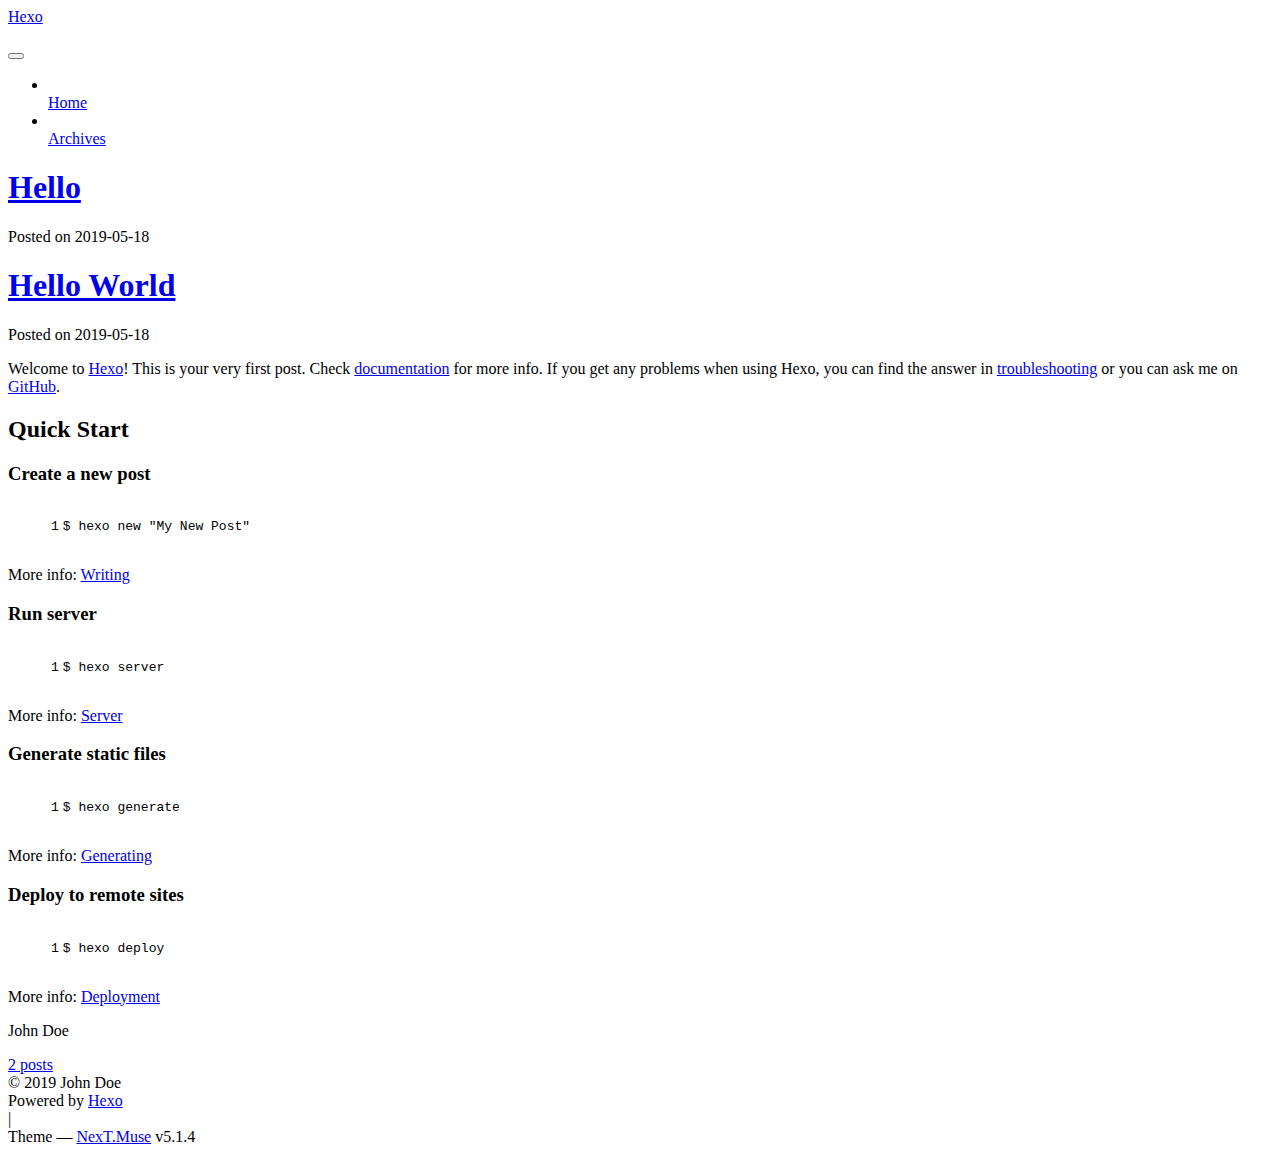
==== commit 5793832a: "Site updated: 2019-05-19 10:23:16" ====
--- a/index.html
+++ b/index.html
@@ -40,29 +40,29 @@
 
   
   
-  <link href="/lib/fancybox/source/jquery.fancybox.css?v=2.1.5" rel="stylesheet" type="text/css">
-
-
-
-
-
-
-
-<link href="/lib/font-awesome/css/font-awesome.min.css?v=4.6.2" rel="stylesheet" type="text/css">
-
-<link href="/css/main.css?v=5.1.4" rel="stylesheet" type="text/css">
-
-
-  <link rel="apple-touch-icon" sizes="180x180" href="/images/apple-touch-icon-next.png?v=5.1.4">
-
-
-  <link rel="icon" type="image/png" sizes="32x32" href="/images/favicon-32x32-next.png?v=5.1.4">
-
-
-  <link rel="icon" type="image/png" sizes="16x16" href="/images/favicon-16x16-next.png?v=5.1.4">
-
-
-  <link rel="mask-icon" href="/images/logo.svg?v=5.1.4" color="#222">
+  <link href="/grouchy.github.io/lib/fancybox/source/jquery.fancybox.css?v=2.1.5" rel="stylesheet" type="text/css">
+
+
+
+
+
+
+
+<link href="/grouchy.github.io/lib/font-awesome/css/font-awesome.min.css?v=4.6.2" rel="stylesheet" type="text/css">
+
+<link href="/grouchy.github.io/css/main.css?v=5.1.4" rel="stylesheet" type="text/css">
+
+
+  <link rel="apple-touch-icon" sizes="180x180" href="/grouchy.github.io/images/apple-touch-icon-next.png?v=5.1.4">
+
+
+  <link rel="icon" type="image/png" sizes="32x32" href="/grouchy.github.io/images/favicon-32x32-next.png?v=5.1.4">
+
+
+  <link rel="icon" type="image/png" sizes="16x16" href="/grouchy.github.io/images/favicon-16x16-next.png?v=5.1.4">
+
+
+  <link rel="mask-icon" href="/grouchy.github.io/images/logo.svg?v=5.1.4" color="#222">
 
 
 
@@ -81,7 +81,7 @@
 
 <meta property="og:type" content="website">
 <meta property="og:title" content="Hexo">
-<meta property="og:url" content="http://yoursite.com/index.html">
+<meta property="og:url" content="https://ataraxia-a.github.io/grouchy.github.io/index.html">
 <meta property="og:site_name" content="Hexo">
 <meta property="og:locale" content="default">
 <meta name="twitter:card" content="summary">
@@ -92,7 +92,7 @@
 <script type="text/javascript" id="hexo.configurations">
   var NexT = window.NexT || {};
   var CONFIG = {
-    root: '/',
+    root: '/grouchy.github.io/',
     scheme: 'Muse',
     version: '5.1.4',
     sidebar: {"position":"left","display":"post","offset":12,"b2t":false,"scrollpercent":false,"onmobile":false},
@@ -115,7 +115,7 @@
 
 
 
-  <link rel="canonical" href="http://yoursite.com/">
+  <link rel="canonical" href="https://ataraxia-a.github.io/grouchy.github.io/">
 
 
 
@@ -150,7 +150,7 @@
     
 
     <div class="custom-logo-site-title">
-      <a href="/" class="brand" rel="start">
+      <a href="/grouchy.github.io/" class="brand" rel="start">
         <span class="logo-line-before"><i></i></span>
         <span class="site-title">Hexo</span>
         <span class="logo-line-after"><i></i></span>
@@ -178,7 +178,7 @@
       
         
         <li class="menu-item menu-item-home">
-          <a href="/" rel="section">
+          <a href="/grouchy.github.io/" rel="section">
             
               <i class="menu-item-icon fa fa-fw fa-home"></i> <br>
             
@@ -188,7 +188,7 @@
       
         
         <li class="menu-item menu-item-archives">
-          <a href="/archives/" rel="section">
+          <a href="/grouchy.github.io/archives/" rel="section">
             
               <i class="menu-item-icon fa fa-fw fa-archive"></i> <br>
             
@@ -229,12 +229,12 @@
   
   
   <div class="post-block">
-    <link itemprop="mainEntityOfPage" href="http://yoursite.com/2019/05/18/Hello/">
+    <link itemprop="mainEntityOfPage" href="https://ataraxia-a.github.io/grouchy.github.io/grouchy.github.io/2019/05/18/Hello/">
 
     <span hidden itemprop="author" itemscope itemtype="http://schema.org/Person">
       <meta itemprop="name" content="John Doe">
       <meta itemprop="description" content>
-      <meta itemprop="image" content="/images/avatar.gif">
+      <meta itemprop="image" content="/grouchy.github.io/images/avatar.gif">
     </span>
 
     <span hidden itemprop="publisher" itemscope itemtype="http://schema.org/Organization">
@@ -248,7 +248,7 @@
         
           <h1 class="post-title" itemprop="name headline">
                 
-                <a class="post-title-link" href="/2019/05/18/Hello/" itemprop="url">Hello</a></h1>
+                <a class="post-title-link" href="/grouchy.github.io/2019/05/18/Hello/" itemprop="url">Hello</a></h1>
         
 
         <div class="post-meta">
@@ -348,12 +348,12 @@
   
   
   <div class="post-block">
-    <link itemprop="mainEntityOfPage" href="http://yoursite.com/2019/05/18/hello-world/">
+    <link itemprop="mainEntityOfPage" href="https://ataraxia-a.github.io/grouchy.github.io/grouchy.github.io/2019/05/18/hello-world/">
 
     <span hidden itemprop="author" itemscope itemtype="http://schema.org/Person">
       <meta itemprop="name" content="John Doe">
       <meta itemprop="description" content>
-      <meta itemprop="image" content="/images/avatar.gif">
+      <meta itemprop="image" content="/grouchy.github.io/images/avatar.gif">
     </span>
 
     <span hidden itemprop="publisher" itemscope itemtype="http://schema.org/Organization">
@@ -367,7 +367,7 @@
         
           <h1 class="post-title" itemprop="name headline">
                 
-                <a class="post-title-link" href="/2019/05/18/hello-world/" itemprop="url">Hello World</a></h1>
+                <a class="post-title-link" href="/grouchy.github.io/2019/05/18/hello-world/" itemprop="url">Hello World</a></h1>
         
 
         <div class="post-meta">
@@ -507,7 +507,7 @@
             
               <div class="site-state-item site-state-posts">
               
-                <a href="/archives/">
+                <a href="/grouchy.github.io/archives/">
               
                   <span class="site-state-item-count">2</span>
                   <span class="site-state-item-name">posts</span>
@@ -627,53 +627,53 @@
 
   
   
-    <script type="text/javascript" src="/lib/jquery/index.js?v=2.1.3"></script>
-  
-
-  
-  
-    <script type="text/javascript" src="/lib/fastclick/lib/fastclick.min.js?v=1.0.6"></script>
-  
-
-  
-  
-    <script type="text/javascript" src="/lib/jquery_lazyload/jquery.lazyload.js?v=1.9.7"></script>
-  
-
-  
-  
-    <script type="text/javascript" src="/lib/velocity/velocity.min.js?v=1.2.1"></script>
-  
-
-  
-  
-    <script type="text/javascript" src="/lib/velocity/velocity.ui.min.js?v=1.2.1"></script>
-  
-
-  
-  
-    <script type="text/javascript" src="/lib/fancybox/source/jquery.fancybox.pack.js?v=2.1.5"></script>
-  
-
-
-  
-
-
-  <script type="text/javascript" src="/js/src/utils.js?v=5.1.4"></script>
-
-  <script type="text/javascript" src="/js/src/motion.js?v=5.1.4"></script>
-
-
-
-  
-  
-
-  
-
-  
-
-
-  <script type="text/javascript" src="/js/src/bootstrap.js?v=5.1.4"></script>
+    <script type="text/javascript" src="/grouchy.github.io/lib/jquery/index.js?v=2.1.3"></script>
+  
+
+  
+  
+    <script type="text/javascript" src="/grouchy.github.io/lib/fastclick/lib/fastclick.min.js?v=1.0.6"></script>
+  
+
+  
+  
+    <script type="text/javascript" src="/grouchy.github.io/lib/jquery_lazyload/jquery.lazyload.js?v=1.9.7"></script>
+  
+
+  
+  
+    <script type="text/javascript" src="/grouchy.github.io/lib/velocity/velocity.min.js?v=1.2.1"></script>
+  
+
+  
+  
+    <script type="text/javascript" src="/grouchy.github.io/lib/velocity/velocity.ui.min.js?v=1.2.1"></script>
+  
+
+  
+  
+    <script type="text/javascript" src="/grouchy.github.io/lib/fancybox/source/jquery.fancybox.pack.js?v=2.1.5"></script>
+  
+
+
+  
+
+
+  <script type="text/javascript" src="/grouchy.github.io/js/src/utils.js?v=5.1.4"></script>
+
+  <script type="text/javascript" src="/grouchy.github.io/js/src/motion.js?v=5.1.4"></script>
+
+
+
+  
+  
+
+  
+
+  
+
+
+  <script type="text/javascript" src="/grouchy.github.io/js/src/bootstrap.js?v=5.1.4"></script>
 
 
 
